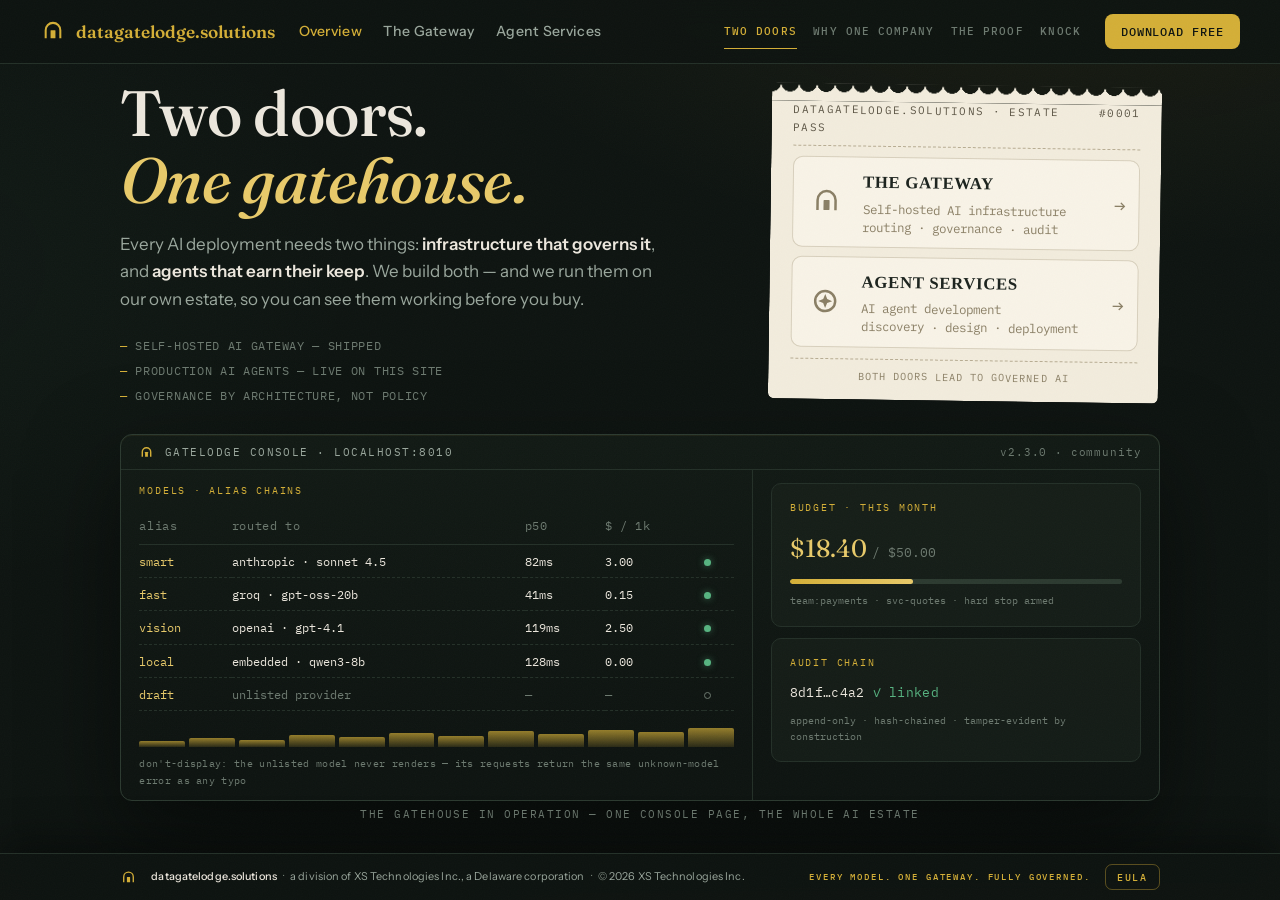
==== site/index.html @ 84bda676 "site: individual-page architecture — nav page lists, one screen per page, console on overview" ====
<!DOCTYPE html>
<html lang="en">
<head>
<meta charset="utf-8">
<meta name="viewport" content="width=device-width, initial-scale=1">
<meta name="description" content="DataGateLodge — AI infrastructure and agent development. One company, two capabilities: the gateway that governs your AI, and the team that builds agents on it.">
<meta name="theme-color" content="#0e1411">
<meta property="og:type" content="website">
<meta property="og:site_name" content="DataGateLodge">
<meta property="og:title" content="DataGateLodge — Governed AI infrastructure and agent development">
<meta property="og:description" content="The gateway that governs your AI, and the team that builds agents on it.">
<meta property="og:url" content="https://datagatelodge.com/">
<meta property="og:image" content="https://datagatelodge.com/og-image.png">
<meta name="twitter:card" content="summary_large_image">
<meta name="twitter:title" content="DataGateLodge — Governed AI infrastructure and agent development">
<meta name="twitter:description" content="The gateway that governs your AI, and the team that builds agents on it.">
<meta name="twitter:image" content="https://datagatelodge.com/og-image.png">
<title>DataGateLodge — Governed AI, from the gate up</title>
<link rel="icon" href='data:image/svg+xml,<svg xmlns="http://www.w3.org/2000/svg" viewBox="0 0 64 64"><rect width="64" height="64" rx="14" fill="%230e1411"/><path d="M14 50 V30 A18 18 0 0 1 50 30 V50" fill="none" stroke="%23d4af37" stroke-width="4"/><rect x="26" y="30" width="12" height="20" rx="1" fill="%23d4af37"/></svg>'>
<link rel="preconnect" href="https://fonts.googleapis.com">
<link rel="preconnect" href="https://fonts.gstatic.com" crossorigin>
<link href="https://fonts.googleapis.com/css2?family=Fraunces:opsz,wght@9..144,400;9..144,500;9..144,600&family=Instrument+Sans:wght@400;500;600&family=IBM+Plex+Mono:wght@400;500&display=swap" rel="stylesheet">
<link rel="stylesheet" href="styles.css?v=20261014b">
<script src="https://challenges.cloudflare.com/turnstile/v0/api.js" async defer></script>
</head>
<body>

<nav class="nav" id="top">
  <a class="brand" href="/" aria-label="datagatelodge.solutions — home">
    <svg class="brand-mark" viewBox="0 0 64 64" aria-hidden="true"><path d="M14 50 V30 A18 18 0 0 1 50 30 V50" fill="none" stroke="currentColor" stroke-width="5"/><rect x="26" y="30" width="12" height="20" rx="1" fill="currentColor"/></svg>
    <span>datagatelodge.solutions</span>
  </a>
  <div class="nav-sections">
    <a href="/" aria-current="page">Overview</a>
    <a href="/gatelodge.html">The Gateway</a>
    <a href="/services.html">Agent Services</a>
  </div>
  <div class="nav-pages" role="tablist" aria-label="Overview — pages">
    <a href="#two-doors" role="tab" id="tab-two-doors" aria-controls="two-doors" aria-selected="true">Two Doors</a>
    <a href="#why" role="tab" id="tab-why" aria-controls="why" aria-selected="false">Why One Company</a>
    <a href="#proof" role="tab" id="tab-proof" aria-controls="proof" aria-selected="false">The Proof</a>
    <a href="#contact" role="tab" id="tab-contact" aria-controls="contact" aria-selected="false">Knock</a>
  </div>
  <a class="nav-cta" href="/gatelodge.html#download">Download free</a>
</nav>

<main>

<noscript><style>.tab-panel[hidden]{display:block}</style></noscript>

<!-- ── Page 1 — Two Doors, One Gatehouse ─────────────────────────────── -->
<section class="tab-panel" id="two-doors" role="tabpanel" aria-labelledby="tab-two-doors">
  <header class="hero hero-estate">
    <div class="arch" aria-hidden="true"></div>
    <div class="hero-inner hero-inner-estate">
      <div class="hero-copy">
        <h1>Two doors.<br><em>One gatehouse.</em></h1>
        <p class="lede">Every AI deployment needs two things: <strong>infrastructure that governs it</strong>, and
          <strong>agents that earn their keep</strong>. We build both — and we run them
          on our own estate, so you can see them working before you buy.</p>
        <ul class="hero-facts mono">
          <li>Self-hosted AI gateway — shipped</li>
          <li>Production AI agents — live on this site</li>
          <li>Governance by architecture, not policy</li>
        </ul>
      </div>
      <aside class="estate-ticket" aria-label="DataGateLodge overview">
        <div class="ticket-head">
          <span class="mono">DATAGATELODGE.SOLUTIONS · ESTATE PASS</span>
          <span class="mono">#0001</span>
        </div>
        <div class="estate-rows mono">
          <a href="/gatelodge.html" class="estate-row">
            <div class="estate-icon">
              <svg viewBox="0 0 64 64" aria-hidden="true"><path d="M14 50 V30 A18 18 0 0 1 50 30 V50" fill="none" stroke="currentColor" stroke-width="5"/><rect x="26" y="30" width="12" height="20" rx="1" fill="currentColor"/></svg>
            </div>
            <div>
              <div class="estate-name">THE GATEWAY</div>
              <div class="estate-desc">Self-hosted AI infrastructure<br>routing · governance · audit</div>
            </div>
            <div class="estate-arrow">→</div>
          </a>
          <a href="/services.html" class="estate-row">
            <div class="estate-icon">
              <svg viewBox="0 0 64 64" aria-hidden="true"><circle cx="32" cy="32" r="20" fill="none" stroke="currentColor" stroke-width="5"/><path d="M32 18 L36 28 L46 32 L36 36 L32 46 L28 36 L18 32 L28 28 Z" fill="currentColor"/></svg>
            </div>
            <div>
              <div class="estate-name">AGENT SERVICES</div>
              <div class="estate-desc">AI agent development<br>discovery · design · deployment</div>
            </div>
            <div class="estate-arrow">→</div>
          </a>
        </div>
        <p class="ticket-foot mono">both doors lead to governed AI</p>
      </aside>
    </div>
  </header>

  <!-- the gateway in operation — the product, live on this page -->
  <section class="console-band compact" aria-label="The Gatelodge console">
    <div class="console reveal">
      <div class="console-bar">
        <svg class="console-mark" viewBox="0 0 64 64" aria-hidden="true"><path d="M14 50 V30 A18 18 0 0 1 50 30 V50" fill="none" stroke="currentColor" stroke-width="6"/><rect x="26" y="30" width="12" height="20" rx="1" fill="currentColor"/></svg>
        <span class="mono">gatelodge console · localhost:8010</span>
        <span class="mono console-meta">v2.3.0 · community</span>
      </div>
      <div class="console-body">
        <div class="console-main">
          <p class="console-label mono">models · alias chains</p>
          <table class="console-table mono">
            <thead><tr><th>alias</th><th>routed to</th><th>p50</th><th>$ / 1k</th><th></th></tr></thead>
            <tbody>
              <tr><td>smart</td><td>anthropic · sonnet 4.5</td><td>82ms</td><td>3.00</td><td><span class="dot ok"></span></td></tr>
              <tr><td>fast</td><td>groq · gpt-oss-20b</td><td>41ms</td><td>0.15</td><td><span class="dot ok"></span></td></tr>
              <tr><td>vision</td><td>openai · gpt-4.1</td><td>119ms</td><td>2.50</td><td><span class="dot ok"></span></td></tr>
              <tr><td>local</td><td>embedded · qwen3-8b</td><td>128ms</td><td>0.00</td><td><span class="dot ok"></span></td></tr>
              <tr><td class="muted-alias">draft</td><td class="muted-alias">unlisted provider</td><td class="muted-alias">—</td><td class="muted-alias">—</td><td><span class="dot no"></span></td></tr>
            </tbody>
          </table>
          <div class="console-spark" aria-hidden="true">
            <i style="--h:22%"></i><i style="--h:34%"></i><i style="--h:28%"></i><i style="--h:47%"></i>
            <i style="--h:38%"></i><i style="--h:56%"></i><i style="--h:44%"></i><i style="--h:63%"></i>
            <i style="--h:52%"></i><i style="--h:71%"></i><i style="--h:60%"></i><i style="--h:78%"></i>
          </div>
          <p class="console-foot mono">don't-display: the unlisted model never renders — its requests return the
            same unknown-model error as any typo</p>
        </div>
        <aside class="console-side">
          <div class="console-card">
            <p class="console-label mono">budget · this month</p>
            <p class="console-num">$18.40 <span>/ $50.00</span></p>
            <div class="console-meter"><i style="--w:37%"></i></div>
            <p class="console-tiny mono">team:payments · svc-quotes · hard stop armed</p>
          </div>
          <div class="console-card">
            <p class="console-label mono">audit chain</p>
            <p class="console-hash mono">8d1f…c4a2 <span class="ok">✓ linked</span></p>
            <p class="console-tiny mono">append-only · hash-chained · tamper-evident by construction</p>
          </div>
        </aside>
      </div>
    </div>
    <p class="console-caption mono">The gatehouse in operation — one console page, the whole AI estate</p>
  </section>
</section>

<!-- ── Page 2 — Why one company ────────────────────────────────────────── -->
<section class="section tab-panel" id="why" role="tabpanel" aria-labelledby="tab-why" hidden>
  <p class="section-label mono">◆ Why one company</p>
  <h2>Infrastructure without agents is a gate<br><em>that nobody walks through.</em></h2>
  <p class="section-lede">Agents without governance are a door
    that opens for anyone. You need both — and they need to be built
    by people who understand the whole estate.</p>

  <div class="grid2">
    <article class="pillar reveal">
      <p class="pillar-tag mono">The Gateway — Gatelodge</p>
      <h3>The product</h3>
      <p>A single self-hosted binary that sits in front of every LLM your
        teams use. One OpenAI-compatible endpoint, with keys, budgets,
        and a tamper-evident audit trail your security team already demands.
        Cloud or on-prem, behind your perimeter.</p>
      <p class="mono note" style="margin-top:.8rem"><a href="/gatelodge.html">enter the gateway →</a></p>
    </article>
    <article class="pillar reveal">
      <p class="pillar-tag mono">Agent Services</p>
      <h3>The practice</h3>
      <p>We build custom AI agents on that same infrastructure — because
        we use it ourselves. The helpdesk agent answering questions on this
        site right now is our proof: built on our product, running through
        our gateway, with live budgets and a full audit chain.</p>
      <p class="mono note" style="margin-top:.8rem"><a href="/services.html">see how we work →</a></p>
    </article>
  </div>
</section>

<!-- ── Page 3 — The proof ──────────────────────────────────────────────── -->
<section class="section section-alt tab-panel" id="proof" role="tabpanel" aria-labelledby="tab-proof" hidden>
  <p class="section-label mono">◆ The proof is on this page</p>
  <h2>Don't take our word for it.<br><em>Ask the agent.</em></h2>
  <p class="section-lede">The Gatekeeper — our production AI helpdesk agent — is live on this
    site right now. Every question you ask it routes through Gatelodge:
    model routing, budget caps, and a hash-linked audit trail. Click the
    brass button at the bottom-right and see for yourself.</p>
  <div class="partner-strip">
    <span>Model routing</span><span>via Gatelodge</span>
    <span>Budget caps</span><span>hard stops</span>
    <span>Audit trail</span><span>hash-linked</span>
    <span>Escalation</span><span>human handoff</span>
  </div>
</section>

<!-- ── Page 4 — Knock ──────────────────────────────────────────────────── -->
<section class="section tab-panel" id="contact" role="tabpanel" aria-labelledby="tab-contact" hidden>
  <p class="section-label mono">◆ Knock</p>
  <h2>The gate opens.</h2>
  <div class="contact-row">
    <a class="contact-card" href="mailto:support@datagatelodge.com">
      <p class="contact-tag mono">Email</p>
      <p class="contact-val">support@datagatelodge.com</p>
    </a>
    <div class="contact-card">
      <p class="contact-tag mono">Chat</p>
      <p class="contact-val">Click the brass button ↘</p>
    </div>
  </div>
</section>

</main>

<footer class="dock" role="contentinfo">
  <div class="dock-inner">
    <svg class="dock-mark" viewBox="0 0 64 64" aria-hidden="true"><path d="M14 50 V30 A18 18 0 0 1 50 30 V50" fill="none" stroke="currentColor" stroke-width="5"/><rect x="26" y="30" width="12" height="20" rx="1" fill="currentColor"/></svg>
    <p class="dock-legal"><strong>datagatelodge.solutions</strong><span class="sep">·</span>a division of XS Technologies Inc., a Delaware corporation<span class="sep">·</span>© 2026 XS Technologies Inc.</p>
    <p class="dock-line">Every model. One gateway. Fully governed.</p>
    <button class="dock-eula" type="button" data-eula-open>EULA</button>
  </div>
</footer>

<dialog class="eula-modal" id="eula-modal" aria-labelledby="eula-title">
  <div class="eula-frame">
    <div class="eula-head">
      <div>
        <p class="eula-kicker">XS Technologies Inc. · DataGateLodge division</p>
        <p class="eula-title" id="eula-title">Software End-User License Agreement</p>
      </div>
      <button class="eula-close" type="button" id="eula-close" aria-label="Close agreement">✕</button>
    </div>
    <div class="eula-body" id="eula-body">
      <p class="mono">Loading the agreement…</p>
    </div>
    <div class="eula-foot mono">Gatelodge · machine-code distribution ·
      <a href="/eula.html">open as a page</a></div>
  </div>
</dialog>

<script src="site.js?v=20261014b"></script>
<script src="chat.js?v=20261014b"></script>
</body>
</html>
---- site/styles.css ----
/* Gatelodge — the gatehouse aesthetic.
   Deep lodge-green ink, brass lanterns, ledger rules, stamped passes.
   Fraunces (display) · Instrument Sans (body) · IBM Plex Mono (annotations). */

:root {
  --ink: #0e1411;          /* page — green-black night at the gate */
  --ink-2: #121a15;
  --surface: #1a241d;      /* cards — lodge slate */
  --surface-2: #202c24;
  --line: #2c3a30;         /* ledger rules */
  --line-soft: #243028;
  --brass: #d4af37;        /* the lantern */
  --brass-bright: #e8ca6a;
  --brass-dim: rgba(212, 175, 55, .13);
  --paper: #ece7dd;        /* warm lamplight text */
  --muted: #9aa79d;
  --faint: #6d7a70;
  --cleared: #57b481;      /* stamp green */
  --danger: #c4705f;       /* pain markers */
  --ticket-paper: #f2ecdd;
  --ticket-ink: #1c231e;

  --font-display: "Fraunces", Georgia, serif;
  --font-body: "Instrument Sans", "Segoe UI", sans-serif;
  --font-mono: "IBM Plex Mono", Consolas, monospace;

  --w: 1120px;
  --r: 14px;
  --nav-h: 64px;
  --dock-h: 46px;        /* fixed bottom dock */
  --tabs-h: 47px;        /* sticky tab bar */
}

* { margin: 0; padding: 0; box-sizing: border-box; }

html { scroll-behavior: smooth; }

body {
  background:
    radial-gradient(1100px 500px at 85% -5%, rgba(212,175,55,.06), transparent 60%),
    radial-gradient(900px 600px at -10% 30%, rgba(87,180,129,.04), transparent 55%),
    var(--ink);
  color: var(--paper);
  font-family: var(--font-body);
  font-size: 16.5px;
  line-height: 1.62;
  padding-bottom: var(--dock-h);   /* the fixed dock owns the bottom strip */
  -webkit-font-smoothing: antialiased;
}

main { display: block; padding-bottom: 1.5rem; }

.mono { font-family: var(--font-mono); }

::selection { background: var(--brass); color: var(--ink); }

/* ── nav ──────────────────────────────────────────────────────────────── */
/* one bar, two levels: main sections left (after the brand), the current
   section's page list on the right. The page list is the tab strip —
   links swap pages in place (see site.js initTabs). */

.nav {
  position: fixed; inset: 0 0 auto 0; z-index: 50;
  display: flex; align-items: center; flex-wrap: wrap;
  column-gap: 1.5rem; row-gap: 0;
  padding: 0 clamp(1rem, 4vw, 2.5rem);
  min-height: var(--nav-h);
  background: rgba(14, 20, 17, .88);
  backdrop-filter: blur(12px);
  border-bottom: 1px solid var(--line-soft);
}

.brand {
  display: flex; align-items: center; gap: .6rem;
  color: var(--brass); text-decoration: none;
  font-family: var(--font-display); font-size: 1.08rem; font-weight: 600;
  letter-spacing: 0;
  white-space: nowrap;
  padding: .55rem 0;
}
.brand-mark { width: 26px; height: 26px; }

.nav-sections { display: flex; align-items: center; gap: 1.35rem; }
.nav-sections a {
  color: var(--muted); text-decoration: none; font-size: .88rem;
  font-weight: 500; letter-spacing: .02em;
  padding: 1.1rem 0;
  transition: color .18s ease;
}
.nav-sections a:hover { color: var(--brass-bright); }
.nav-sections a[aria-current="page"] { color: var(--brass); }

.nav-pages {
  display: flex; align-items: center; gap: 1.05rem;
  margin-left: auto; max-width: 100%;
  overflow-x: auto; scrollbar-width: none;
  -webkit-overflow-scrolling: touch;
}
.nav-pages::-webkit-scrollbar { display: none; }
.nav-pages a {
  color: var(--faint); text-decoration: none; white-space: nowrap;
  font-family: var(--font-mono); font-size: .66rem; font-weight: 500;
  letter-spacing: .1em; text-transform: uppercase;
  padding: .58rem 0 .5rem;
  border-bottom: 2px solid transparent; margin-bottom: -1px;
  transition: color .18s ease, border-color .18s ease;
}
.nav-pages a:hover { color: var(--paper); }
.nav-pages a[aria-selected="true"] { color: var(--brass); border-bottom-color: var(--brass); }
.nav-pages a:focus-visible { outline: 2px solid var(--brass); outline-offset: 2px; }

.nav-cta {
  font-family: var(--font-mono); font-size: .74rem; letter-spacing: .08em;
  text-transform: uppercase; text-decoration: none; color: var(--ink);
  background: var(--brass); padding: .5rem 1rem; border-radius: 8px;
  font-weight: 500; transition: background .18s ease, transform .18s ease;
}
.nav-cta:hover { background: var(--brass-bright); transform: translateY(-1px); }

@media (max-width: 960px) {
  .nav { column-gap: 1rem; }
  .nav-sections { gap: .95rem; }
  .nav-sections a { font-size: .8rem; padding: .95rem 0; }
  .nav-cta { display: none; }
}
@media (max-width: 620px) {
  .brand span { display: none; }
  .nav-sections { gap: .8rem; }
  .nav-sections a { font-size: .76rem; letter-spacing: 0; }
  .nav-pages { gap: .85rem; }
}

/* ── hero ─────────────────────────────────────────────────────────────── */

.hero { position: relative; overflow: hidden; padding: 6.75rem 0 2.5rem; }

.arch {
  position: absolute; inset: 0; pointer-events: none;
  background:
    /* the gatehouse arch, drawn in rules */
    radial-gradient(circle 58% at 72% 34%, transparent 97%, var(--line-soft) 97.6%, transparent 98.6%),
    /* lantern glow at the arch crown */
    radial-gradient(360px 260px at 72% 8%, rgba(212,175,55,.10), transparent 70%);
  opacity: .8;
}

.hero-inner {
  position: relative; max-width: var(--w); margin: 0 auto;
  padding: 0 clamp(1.2rem, 4vw, 2.5rem);
  display: grid; grid-template-columns: 1.15fr .85fr;
  gap: clamp(2rem, 5vw, 4.5rem); align-items: center;
}

@media (max-width: 960px) { .hero-inner { grid-template-columns: 1fr; } }

.kicker {
  font-family: var(--font-mono); font-size: .74rem; letter-spacing: .16em;
  text-transform: uppercase; color: var(--brass); margin-bottom: 1rem;
}

.hero h1 {
  font-family: var(--font-display); font-weight: 500;
  font-size: clamp(2.4rem, 5vw, 4rem);
  line-height: 1.04; letter-spacing: -.01em; margin-bottom: 1.1rem;
}
.hero h1 em { font-style: italic; color: var(--brass-bright); }

.lede { font-size: 1.06rem; color: var(--muted); max-width: 34rem; margin-bottom: 1.5rem; }
.lede strong { color: var(--paper); font-weight: 600; }

.hero-actions { display: flex; gap: 1rem; flex-wrap: wrap; margin-bottom: 1.6rem; }

.btn {
  display: inline-block; text-decoration: none; border-radius: 10px;
  padding: .78rem 1.5rem; font-weight: 600; font-size: .95rem;
  transition: transform .18s ease, background .18s ease, border-color .18s ease;
}
.btn-brass { background: var(--brass); color: var(--ink); }
.btn-brass:hover { background: var(--brass-bright); transform: translateY(-2px); }
.btn-ghost { border: 1px solid var(--line); color: var(--paper); }
.btn-ghost:hover { border-color: var(--brass); color: var(--brass-bright); transform: translateY(-2px); }
.wide { width: 100%; text-align: center; }

.hero-facts {
  display: flex; flex-wrap: wrap; gap: .4rem 1.6rem; list-style: none;
  font-size: .72rem; letter-spacing: .06em; color: var(--faint);
  text-transform: uppercase;
}
.hero-facts li::before { content: "— "; color: var(--brass); }

/* ── the ticket (hero aside) ──────────────────────────────────────────── */

.ticket {
  position: relative;
  background: var(--ticket-paper); color: var(--ticket-ink);
  border-radius: 6px; padding: 1.3rem 1.45rem 1.05rem;
  box-shadow: 0 24px 60px rgba(0,0,0,.5), 0 2px 8px rgba(0,0,0,.35);
  transform: rotate(1.4deg);
  /* perforated top edge */
  -webkit-mask:
    radial-gradient(9px at 9px 0, transparent 97%, #000) 9px 0 / 18px 18px repeat-x,
    linear-gradient(#000 0 0) 0 18px / 100% calc(100% - 18px) no-repeat;
  mask:
    radial-gradient(9px at 9px 0, transparent 97%, #000) 9px 0 / 18px 18px repeat-x,
    linear-gradient(#000 0 0) 0 18px / 100% calc(100% - 18px) no-repeat;
}

.ticket-head {
  display: flex; justify-content: space-between; gap: 1rem;
  font-size: .68rem; letter-spacing: .12em; text-transform: uppercase;
  color: #5a5343; border-bottom: 1px dashed #b8ad93;
  padding-bottom: .7rem; margin-bottom: .9rem;
}

.ticket-rows { display: grid; gap: .52rem; }
.ticket-rows > div {
  display: grid; grid-template-columns: 5.6rem 1fr; gap: .8rem;
  font-size: .8rem; line-height: 1.45;
}
.ticket-rows dt { color: #8a7f65; }
.ticket-rows dd { color: var(--ticket-ink); font-weight: 500; }

.ticket-stamp {
  position: absolute; right: 1.1rem; bottom: 2.6rem;
  font-family: var(--font-mono); font-weight: 500; font-size: 1.02rem;
  letter-spacing: .34em; text-transform: uppercase;
  color: #2e7d52; border: 2.5px solid #2e7d52; border-radius: 6px;
  padding: .28rem .7rem .28rem 1rem; transform: rotate(-7deg);
  opacity: .82;
  box-shadow: inset 0 0 0 1.5px rgba(46,125,82,.35);
  mask-image: url("data:image/svg+xml,%3Csvg xmlns='http://www.w3.org/2000/svg' width='120' height='120'%3E%3Cfilter id='n'%3E%3CfeTurbulence baseFrequency='.9' numOctaves='2'/%3E%3CfeColorMatrix values='0 0 0 0 0 0 0 0 0 0 0 0 0 0 0 0 0 0 .9 0'/%3E%3C/filter%3E%3Crect width='120' height='120' filter='url(%23n)'/%3E%3C/svg%3E");
  mask-size: 120px;
}

.ticket-foot {
  margin-top: 1rem; font-size: .64rem; letter-spacing: .1em;
  text-transform: uppercase; color: #8a7f65;
  border-top: 1px dashed #b8ad93; padding-top: .7rem;
}

/* ── sections ─────────────────────────────────────────────────────────── */

.section {
  max-width: var(--w); margin: 0 auto;
  padding: clamp(2rem, 4vw, 2.75rem) clamp(1.2rem, 4vw, 2.5rem) 0;
}
.section-alt {
  max-width: none;
  background: linear-gradient(180deg, transparent, rgba(24, 33, 27, .55) 12%, rgba(24, 33, 27, .55) 88%, transparent);
}
/* every child — label included — sits in the centered column, so the
   page title always reads above the page content, aligned with it */
.section-alt > * { max-width: var(--w); margin-left: auto; margin-right: auto;
  padding-left: clamp(1.2rem, 4vw, 2.5rem); padding-right: clamp(1.2rem, 4vw, 2.5rem); }

.section-label {
  font-size: .72rem; letter-spacing: .2em; text-transform: uppercase;
  color: var(--brass); margin-bottom: .7rem;
}
.section-label::before { content: "◆ "; font-size: .6rem; }

.section h2 {
  font-family: var(--font-display); font-weight: 500;
  font-size: clamp(1.8rem, 3.4vw, 2.6rem); line-height: 1.1;
  margin-bottom: .8rem; letter-spacing: -.005em;
}
.section h2 em { font-style: italic; color: var(--brass-bright); }

.section-lede { color: var(--muted); font-size: 1rem; max-width: 42rem; margin-bottom: 1.3rem; }

/* ── ledger (the problem) ─────────────────────────────────────────────── */

.ledger { border-top: 2px solid var(--line); }

.ledger-row {
  display: grid; grid-template-columns: 3.4rem 1.05fr 1fr; gap: 1.2rem;
  padding: 1rem .4rem;
  border-bottom: 1px solid var(--line);
  transition: background .2s ease;
}
.ledger-row:hover { background: rgba(212,175,55,.04); }

.ledger-no { color: var(--danger); font-size: .82rem; padding-top: .3rem; }
.ledger-pain h3 { font-size: 1rem; font-weight: 600; margin-bottom: .3rem; }
.ledger-pain p { color: var(--muted); font-size: .88rem; }
.ledger-fix p { color: var(--faint); font-size: .76rem; line-height: 1.65; padding-top: .3rem; }
.ledger-fix .mono { color: var(--cleared); }

@media (max-width: 860px) {
  .ledger-row { grid-template-columns: 2.4rem 1fr; }
  .ledger-fix { grid-column: 2; }
}

/* ── pillars (capabilities) ───────────────────────────────────────────── */

.pillars {
  display: grid; grid-template-columns: repeat(3, 1fr); gap: 1rem;
  padding-bottom: .4rem;
}
@media (max-width: 980px) { .pillars { grid-template-columns: repeat(2, 1fr); } }
@media (max-width: 640px) { .pillars { grid-template-columns: 1fr; } }

.pillar {
  background: var(--surface); border: 1px solid var(--line-soft);
  border-radius: var(--r); padding: 1.15rem 1.25rem 1.25rem;
  transition: transform .22s ease, border-color .22s ease, box-shadow .22s ease;
}
.pillar:hover {
  transform: translateY(-4px); border-color: var(--brass);
  box-shadow: 0 18px 44px rgba(0,0,0,.35);
}
.pillar-tag {
  font-size: .68rem; letter-spacing: .18em; text-transform: uppercase;
  color: var(--brass); margin-bottom: .7rem;
}
.pillar h3 { font-family: var(--font-display); font-weight: 500; font-size: 1.22rem; margin-bottom: .5rem; }
.pillar p { color: var(--muted); font-size: .85rem; }

.pillar-quiet { background: transparent; border-style: dashed; }
.pillar-quiet:hover { transform: none; border-color: var(--line); box-shadow: none; }

/* ── ROI ──────────────────────────────────────────────────────────────── */

.roi-grid {
  display: grid; grid-template-columns: 1fr 1fr; gap: 1.4rem;
  align-items: stretch; padding-bottom: 1rem;
}
@media (max-width: 900px) { .roi-grid { grid-template-columns: 1fr; } }

.calc, .calc-result {
  background: var(--surface); border: 1px solid var(--line-soft);
  border-radius: var(--r); padding: 1.8rem 1.7rem;
}

.calc-title { font-size: .72rem; letter-spacing: .18em; text-transform: uppercase; color: var(--brass); margin-bottom: 1.6rem; }

.calc-field { margin-bottom: 1.5rem; }
.calc-field label {
  display: flex; justify-content: space-between; align-items: baseline;
  font-size: .88rem; color: var(--paper); font-weight: 500; margin-bottom: .55rem;
}
.calc-field output { font-family: var(--font-mono); color: var(--brass-bright); font-size: .84rem; }

input[type="range"] {
  -webkit-appearance: none; appearance: none;
  width: 100%; height: 3px; border-radius: 2px;
  background: linear-gradient(90deg, var(--brass) var(--fill, 40%), var(--line) var(--fill, 40%));
  outline: none; cursor: pointer;
}
input[type="range"]::-webkit-slider-thumb {
  -webkit-appearance: none; appearance: none;
  width: 17px; height: 17px; border-radius: 50%;
  background: var(--brass); border: 3px solid var(--ink);
  box-shadow: 0 0 0 1.5px var(--brass);
  transition: transform .15s ease;
}
input[type="range"]::-webkit-slider-thumb:hover { transform: scale(1.15); }
input[type="range"]::-moz-range-thumb {
  width: 13px; height: 13px; border-radius: 50%;
  background: var(--brass); border: 3px solid var(--ink);
  box-shadow: 0 0 0 1.5px var(--brass); cursor: pointer;
}

.calc-result { position: relative; display: flex; flex-direction: column; }

.calc-table { width: 100%; border-collapse: collapse; font-size: .88rem; }
.calc-table th {
  text-align: left; font-weight: 400; color: var(--faint);
  text-transform: lowercase; letter-spacing: .03em;
  padding: .55rem 0; border-bottom: 1px dashed var(--line-soft);
}
.calc-table td {
  text-align: right; color: var(--paper); font-variant-numeric: tabular-nums;
  padding: .55rem 0; border-bottom: 1px dashed var(--line-soft);
}
.calc-net th, .calc-net td { color: var(--brass-bright); font-weight: 500; border-bottom: none; }
.calc-net td { font-size: 1.3rem; }

.calc-note { margin-top: auto; padding-top: 1.4rem; font-size: .68rem; color: var(--faint); line-height: 1.7; }

.calc-stamp {
  position: absolute; top: 1.1rem; right: 1.2rem;
  font-size: .6rem; letter-spacing: .26em; text-transform: uppercase;
  color: var(--brass); border: 1.5px solid var(--brass); border-radius: 5px;
  padding: .2rem .45rem .2rem .7rem; transform: rotate(6deg); opacity: .55;
}

/* ── editions (pricing) ───────────────────────────────────────────────── */

.editions { display: grid; grid-template-columns: 1fr 1fr; gap: 1.4rem; padding-bottom: 1rem; }
@media (max-width: 880px) { .editions { grid-template-columns: 1fr; } }

.edition {
  background: var(--surface); border: 1px solid var(--line-soft);
  border-radius: var(--r); padding: 1.5rem 1.6rem 1.6rem;
  display: flex; flex-direction: column;
}
.edition-primary {
  border-color: var(--brass);
  background:
    radial-gradient(420px 220px at 90% -10%, rgba(212,175,55,.09), transparent 65%),
    var(--surface);
}

.edition-tag { font-size: .68rem; letter-spacing: .18em; text-transform: uppercase; color: var(--brass); margin-bottom: .7rem; }
.edition h3 { font-family: var(--font-display); font-weight: 500; font-size: 1.35rem; margin-bottom: .6rem; }

.edition-price { font-family: var(--font-display); font-size: 1.7rem; color: var(--brass-bright); margin-bottom: 1rem; }
.edition-price span { display: block; font-family: var(--font-mono); font-size: .68rem; color: var(--faint); margin-top: .45rem; line-height: 1.6; }

.edition-list { list-style: none; display: grid; gap: .5rem; margin-bottom: 1.3rem; }
.edition-list li {
  font-size: .93rem; color: var(--muted); padding-left: 1.5rem; position: relative;
}
.edition-list li::before { content: "✓"; position: absolute; left: 0; color: var(--cleared); }

.edition .btn { margin-top: auto; }

.edition-fine { padding: 1rem .2rem 0; font-size: .72rem; color: var(--faint); letter-spacing: .04em; }

/* ── partners ─────────────────────────────────────────────────────────── */

.partner-strip {
  display: flex; flex-wrap: wrap; align-items: center; gap: .7rem 1.1rem;
  justify-content: center; text-align: center;
  font-size: .78rem; letter-spacing: .06em; color: var(--paper);
  border: 1px dashed var(--line); border-radius: var(--r);
  padding: 1rem 1.4rem; margin-bottom: 1.8rem;
  background: rgba(26, 36, 29, .5);
}
.partner-strip span:nth-child(odd) { color: var(--brass-bright); }

.partner-why { display: grid; grid-template-columns: 1fr 1fr; gap: 1.4rem; padding-bottom: 1rem; }
@media (max-width: 820px) { .partner-why { grid-template-columns: 1fr; } }

.partner-why h3 { font-family: var(--font-display); font-weight: 500; font-size: 1.35rem; margin-bottom: .6rem; }
.partner-why p { color: var(--muted); font-size: .95rem; }

/* ── download section ─────────────────────────────────────────────────── */

.download-grid {
  display: grid; grid-template-columns: 1fr 1fr; gap: 2.5rem;
  align-items: start; padding-bottom: 1rem;
}
@media (max-width: 880px) { .download-grid { grid-template-columns: 1fr; } }

.download-facts .hero-facts { margin-bottom: 1.4rem; }
.download-eula a { color: var(--brass-bright); }

.download-card {
  background: var(--surface); border: 1px solid var(--line-soft);
  border-radius: var(--r); padding: 1.55rem 1.6rem;
  position: relative;
}

.download-card label {
  display: block; font-size: .68rem; letter-spacing: .16em;
  text-transform: uppercase; color: var(--brass); margin: 0 0 .4rem;
}
.download-card label + input { margin-bottom: 1.1rem; }
.download-card input {
  width: 100%; background: var(--ink-2); color: var(--paper);
  border: 1px solid var(--line); border-radius: 8px;
  padding: .65rem .9rem; font-family: var(--font-mono);
  font-size: .88rem; outline: none;
}
.download-card input:focus {
  border-color: var(--brass); box-shadow: 0 0 0 2px var(--brass-dim);
}
.cf-turnstile { margin: .4rem 0 1.1rem; min-height: 65px; }

.download-ready {
  font-family: var(--font-display); font-size: 1.45rem;
  color: var(--brass-bright); margin-bottom: .5rem;
}

.ticket-stamp2 {
  display: inline-block; font-family: var(--font-mono);
  font-size: .9rem; letter-spacing: .3em; text-transform: uppercase;
  color: var(--cleared); border: 2.5px solid var(--cleared);
  border-radius: 6px; padding: .25rem .6rem .25rem .9rem;
  transform: rotate(-4deg); margin-bottom: 1.2rem; opacity: .85;
}

.edition-actions { display: flex; flex-direction: column; gap: .6rem; }
.edition-actions .btn { margin-top: 0; }
#buy-note { font-size: .66rem; }

/* ── contact ──────────────────────────────────────────────────────────── */

.contact-row { display: grid; grid-template-columns: repeat(2, 1fr); gap: 1.2rem; padding-bottom: 1rem; max-width: 46rem; }
@media (max-width: 880px) { .contact-row { grid-template-columns: 1fr; } }

.contact-card {
  background: var(--surface); border: 1px solid var(--line-soft); border-radius: var(--r);
  padding: 1.6rem 1.5rem; text-decoration: none;
  transition: border-color .2s ease, transform .2s ease;
}
.contact-card:hover { border-color: var(--brass); transform: translateY(-3px); }
.contact-tag { font-size: .66rem; letter-spacing: .18em; text-transform: uppercase; color: var(--brass); margin-bottom: .6rem; }
.contact-val { color: var(--paper); font-weight: 500; font-size: .98rem; }

/* ── the dock (fixed one-line footer) ─────────────────────────────────── */

.dock {
  position: fixed; inset: auto 0 0 0; z-index: 70;
  background: rgba(14, 20, 17, .93);
  backdrop-filter: blur(12px);
  border-top: 1px solid var(--line-soft);
  box-shadow: 0 -14px 38px rgba(0, 0, 0, .38);
}
.dock-inner {
  max-width: var(--w); height: var(--dock-h); margin: 0 auto;
  padding: 0 clamp(1.2rem, 4vw, 2.5rem);
  display: flex; align-items: center; gap: .9rem;
}
.dock-mark { width: 17px; height: 17px; color: var(--brass); flex: none; }
.dock-legal {
  min-width: 0; overflow: hidden; text-overflow: ellipsis; white-space: nowrap;
  font-size: .68rem; color: var(--muted); letter-spacing: .01em;
}
.dock-legal strong { color: var(--paper); font-weight: 500; }
.dock-legal .sep { color: var(--faint); padding: 0 .38rem; }
.dock-line {
  margin-left: auto; flex: none; white-space: nowrap;
  font-family: var(--font-mono); font-size: .58rem; font-weight: 500;
  letter-spacing: .2em; text-transform: uppercase; color: var(--brass);
}
.dock-eula {
  flex: none; cursor: pointer;
  font-family: var(--font-mono); font-size: .6rem; font-weight: 500;
  letter-spacing: .16em; text-transform: uppercase;
  color: var(--brass); background: transparent;
  border: 1px solid rgba(212, 175, 55, .38); border-radius: 7px;
  padding: .34rem .72rem;
  transition: background .18s ease, color .18s ease, border-color .18s ease;
}
.dock-eula:hover { background: var(--brass); color: var(--ink); border-color: var(--brass); }
.dock-eula:focus-visible { outline: 2px solid var(--brass); outline-offset: 2px; }

@media (max-width: 980px) { .dock-line { display: none; } }
@media (max-width: 640px) { .dock-legal { font-size: .6rem; } .dock-mark { display: none; } }

/* ── pages (panels swapped by the nav page list) ──────────────────────── */

.tab-panel[hidden] { display: none; }
.tab-panel {
  min-height: calc(100vh - var(--nav-h) - var(--dock-h));
  animation: tabIn .45s cubic-bezier(.2, .7, .2, 1) both;
}
@keyframes tabIn {
  from { opacity: 0; transform: translateY(16px); }
  to { opacity: 1; transform: none; }
}
@media (prefers-reduced-motion: reduce) { .tab-panel { animation: none; } }

/* ── method step panels (services) ────────────────────────────────────── */

.method-grid {
  display: grid; grid-template-columns: 1.4fr .6fr;
  gap: clamp(1.6rem, 4vw, 3rem); align-items: start;
}
@media (max-width: 860px) { .method-grid { grid-template-columns: 1fr; } }
.method-verdict {
  border: 1px solid var(--line); border-left: 3px solid var(--brass);
  border-radius: 12px; background: var(--surface);
  padding: 1.25rem 1.35rem;
}
.method-verdict p { color: var(--cleared); font-size: .8rem; line-height: 1.75; }
.method-intro { color: var(--paper); font-size: 1.04rem; line-height: 1.65;
  margin-bottom: .4rem; max-width: 40rem; }
.method-verdict .verdict-tag {
  display: block; font-size: .58rem; letter-spacing: .2em; text-transform: uppercase;
  color: var(--brass); margin-bottom: .7rem;
}

.step-nav {
  display: flex; align-items: center; gap: 1.4rem;
  margin-top: 2.2rem; padding-top: 1.1rem; border-top: 1px solid var(--line);
}
.step-nav .step-mid { flex: 1; text-align: center; color: var(--faint); }
.step-nav a {
  color: var(--muted); text-decoration: none; white-space: nowrap;
  transition: color .18s ease;
}
.step-nav a:hover { color: var(--brass-bright); }

/* ── EULA modal (pop-up scrollable window) ────────────────────────────── */

.eula-modal {
  border: none; border-radius: 14px; padding: 0;
  width: min(780px, calc(100vw - 30px));
  height: min(80vh, 760px);
  background: linear-gradient(180deg, var(--ink-2), var(--ink) 92%);
  color: var(--paper);
  box-shadow: 0 46px 130px rgba(0, 0, 0, .65), inset 0 1px 0 rgba(212, 175, 55, .08);
}
.eula-modal[open] { animation: modalIn .32s cubic-bezier(.2, .7, .2, 1); }
@keyframes modalIn { from { opacity: 0; transform: translateY(22px) scale(.985); } }
.eula-modal::backdrop {
  background: rgba(5, 9, 7, .74); backdrop-filter: blur(5px);
}
.eula-frame { display: flex; flex-direction: column; height: 100%; }
.eula-head {
  display: flex; align-items: center; justify-content: space-between; gap: 1rem;
  padding: 1.05rem 1.4rem; border-bottom: 1px solid var(--line-soft);
  background: rgba(26, 36, 29, .55); border-radius: 14px 14px 0 0;
}
.eula-kicker {
  font-family: var(--font-mono); font-size: .56rem; letter-spacing: .2em;
  text-transform: uppercase; color: var(--brass); margin-bottom: .25rem;
}
.eula-title { font-family: var(--font-display); font-weight: 600; font-size: 1.22rem; }
.eula-close {
  flex: none; cursor: pointer; width: 34px; height: 34px; border-radius: 8px;
  background: none; border: 1px solid var(--line); color: var(--muted);
  font-size: .85rem; line-height: 1;
  transition: color .18s ease, border-color .18s ease;
}
.eula-close:hover { color: var(--brass-bright); border-color: var(--brass); }
.eula-close:focus-visible { outline: 2px solid var(--brass); outline-offset: 2px; }
.eula-body { flex: 1; overflow-y: auto; padding: 1.6rem 1.7rem 2.4rem; }
.eula-foot {
  display: flex; align-items: center; gap: 1rem;
  padding: .7rem 1.4rem; border-top: 1px solid var(--line-soft);
  font-size: .62rem; color: var(--faint); letter-spacing: .06em;
}
.eula-foot a { color: var(--muted); }
.eula-foot a:hover { color: var(--brass-bright); }

/* legal document — shared by /eula.html and the dock modal */
.legal-doc { max-width: 820px; margin: 0 auto; padding: 7rem 1.5rem 5rem; }
.legal-doc .draft-banner {
  border: 1.5px solid var(--warning, #d97706); border-radius: 10px;
  padding: 1rem 1.3rem; margin-bottom: 2.5rem;
  font-family: var(--font-mono); font-size: .78rem; line-height: 1.7;
  color: var(--warning, #d97706);
}
.legal-doc h1 { font-family: var(--font-display); font-weight: 500;
  font-size: clamp(1.9rem, 4vw, 2.7rem); line-height: 1.1; margin-bottom: 1.5rem; }
.legal-doc h2 {
  font-family: var(--font-display); font-weight: 500; font-size: 1.35rem;
  color: var(--brass-bright); margin: 2.6rem 0 .8rem;
}
.legal-doc h2:first-of-type { margin-top: 2rem; }
.legal-doc p, .legal-doc li {
  color: var(--muted); font-size: .95rem; line-height: 1.75;
  margin-bottom: .7rem;
}
.legal-doc strong { color: var(--paper); }
.legal-doc .back-link {
  display: inline-block; margin-top: 3rem;
  font-family: var(--font-mono); font-size: .75rem; letter-spacing: .1em;
  text-transform: uppercase; color: var(--brass); text-decoration: none;
}
.legal-doc .back-link:hover { color: var(--brass-bright); }
.legal-doc ol { padding-left: 1.4rem; }
.legal-doc ol li { margin-bottom: .5rem; }

/* inside the modal: no page chrome, no duplicate title, no back link */
.eula-body .legal-doc { max-width: none; margin: 0; padding: 0; }
.eula-body .legal-doc h1 { display: none; }
.eula-body .legal-doc .back-link { display: none; }

/* ── motion ───────────────────────────────────────────────────────────── */

.reveal { opacity: 0; transform: translateY(20px); transition: opacity .7s ease, transform .7s cubic-bezier(.2,.7,.2,1); }
.reveal.in { opacity: 1; transform: none; }
.ledger-row.reveal.in { transition-delay: calc(var(--i, 0) * 60ms); }
.pillar.reveal.in:nth-child(2), .calc-result.reveal, .edition.reveal:nth-child(2) { transition-delay: 90ms; }

@keyframes rise {
  from { opacity: 0; transform: translateY(26px); }
  to { opacity: 1; transform: none; }
}
.hero-copy > * { animation: rise .8s cubic-bezier(.2,.7,.2,1) both; }
.hero-copy > *:nth-child(2) { animation-delay: .08s; }
.hero-copy > *:nth-child(3) { animation-delay: .16s; }
.hero-copy > *:nth-child(4) { animation-delay: .24s; }
.hero-copy > *:nth-child(5) { animation-delay: .32s; }
.ticket { animation: rise .9s .3s cubic-bezier(.2,.7,.2,1) both; }

@media (prefers-reduced-motion: reduce) {
  *, *::before, *::after { animation: none !important; transition: none !important; }
  .reveal { opacity: 1; transform: none; }
  html { scroll-behavior: auto; }
}

/* ── console band (product visual) ─────────────────────────────────────── */

.console-band {
  max-width: var(--w); margin: 0 auto;
  padding: clamp(1.5rem, 4vw, 3.5rem) clamp(1.2rem, 4vw, 2.5rem) 0;
}

.console {
  background: linear-gradient(180deg, var(--ink-2), var(--ink) 85%);
  border: 1px solid var(--line);
  border-radius: 12px;
  box-shadow: 0 34px 90px rgba(0,0,0,.5), inset 0 1px 0 rgba(212,175,55,.07);
  overflow: hidden;
}

.console-bar {
  display: flex; align-items: center; gap: .7rem;
  padding: .8rem 1.25rem; border-bottom: 1px solid var(--line-soft);
  font-size: .66rem; letter-spacing: .14em; text-transform: uppercase;
  color: var(--muted);
}
.console-mark { width: 15px; height: 15px; color: var(--brass); flex: none; }
.console-meta { margin-left: auto; color: var(--faint); letter-spacing: .08em; text-transform: none; }

.console-body { display: grid; grid-template-columns: 1.55fr 1fr; }
@media (max-width: 820px) { .console-body { grid-template-columns: 1fr; } }

.console-main { padding: 1.3rem 1.4rem 1.15rem; min-width: 0; overflow-x: auto; -webkit-overflow-scrolling: touch; }
.console-side {
  border-left: 1px solid var(--line-soft);
  display: flex; flex-direction: column; gap: 1rem;
  padding: 1.3rem 1.4rem;
}
@media (max-width: 820px) {
  .console-side { border-left: none; border-top: 1px solid var(--line-soft); }
}

.console-label {
  font-size: .62rem; letter-spacing: .18em; text-transform: uppercase;
  color: var(--brass); margin-bottom: .7rem;
}

.console-table { width: 100%; border-collapse: collapse; font-size: .78rem; }
.console-table th {
  text-align: left; font-weight: 400; color: var(--faint);
  padding: .25rem .6rem .55rem 0; border-bottom: 1px solid var(--line-soft);
  letter-spacing: .05em;
}
.console-table td {
  color: var(--paper); padding: .6rem .6rem .6rem 0;
  border-bottom: 1px dashed var(--line-soft);
  font-variant-numeric: tabular-nums; white-space: nowrap;
}
.console-table td:first-child { color: var(--brass-bright); }
.console-table .muted-alias { color: var(--faint); }
.console-table .dot {
  display: inline-block; width: 7px; height: 7px; border-radius: 50%;
}
.console-table .dot.ok {
  background: var(--cleared); box-shadow: 0 0 7px rgba(87,180,129,.55);
}
.console-table .dot.no { background: transparent; border: 1px solid var(--faint); }

.console-spark {
  display: flex; align-items: flex-end; gap: 4px; height: 46px;
  margin: 1.2rem 0 .75rem;
}
.console-spark i {
  flex: 1; height: var(--h, 30%);
  background: linear-gradient(180deg, rgba(212,175,55,.68), rgba(212,175,55,.14));
  border-radius: 2px 2px 0 0;
}

.console-foot { font-size: .64rem; color: var(--faint); line-height: 1.7; letter-spacing: .03em; }

.console-card {
  background: rgba(26, 36, 29, .55);
  border: 1px solid var(--line-soft); border-radius: 10px;
  padding: 1rem 1.1rem;
}
.console-num {
  font-family: var(--font-display); font-size: 1.55rem;
  color: var(--brass-bright); font-variant-numeric: tabular-nums;
}
.console-num span { font-size: .8rem; color: var(--faint); font-family: var(--font-mono); }
.console-meter {
  height: 5px; background: var(--line); border-radius: 3px;
  margin: .7rem 0 .6rem; overflow: hidden;
}
.console-meter i {
  display: block; height: 100%; width: var(--w, 40%);
  background: linear-gradient(90deg, var(--brass), var(--brass-bright));
  border-radius: 3px;
}
.console-hash { font-size: .84rem; color: var(--paper); letter-spacing: .02em; }
.console-hash .ok { color: var(--cleared); }
.console-tiny { font-size: .6rem; color: var(--faint); margin-top: .55rem; line-height: 1.7; }

.console-caption {
  text-align: center; margin-top: 1.15rem;
  font-size: .66rem; color: var(--faint);
  letter-spacing: .14em; text-transform: uppercase;
}

/* compact console — overview landing, where it sits under the estate
   pass and the whole page must fit one screen */
.console-band.compact { padding-top: clamp(.25rem, 1.5vw, .75rem); }
.console-band.compact .console-bar { padding: .55rem 1.1rem; }
.console-band.compact .console-main { padding: .8rem 1.15rem .65rem; }
.console-band.compact .console-side { padding: .8rem 1.15rem; gap: .7rem; }
.console-band.compact .console-table td { padding: .38rem .6rem .38rem 0; }
.console-band.compact .console-spark { height: 24px; margin: .7rem 0 .5rem; }
.console-band.compact .console-caption { margin-top: .3rem; }

/* ── finish: grain, focus rings, ambient depth ─────────────────────────── */

/* film grain — the gatehouse in lamplight, not a flat screen */
body::after {
  content: ""; position: fixed; inset: 0; z-index: 3000; pointer-events: none;
  opacity: .026;
  background-image: url("data:image/svg+xml,%3Csvg xmlns='http://www.w3.org/2000/svg' width='160' height='160'%3E%3Cfilter id='n'%3E%3CfeTurbulence type='fractalNoise' baseFrequency='.85' numOctaves='2' stitchTiles='stitch'/%3E%3C/filter%3E%3Crect width='160' height='160' filter='url(%23n)'/%3E%3C/svg%3E");
  background-size: 160px;
}

/* keyboard focus — brass rings, always visible when tabbing */
a:focus-visible, button:focus-visible, input:focus-visible, .btn:focus-visible {
  outline: 2px solid var(--brass); outline-offset: 2px; border-radius: 4px;
}

/* ambient depth so cards never sit flat at rest */
.pillar, .calc, .calc-result, .edition, .download-card, .contact-card {
  box-shadow: 0 10px 30px rgba(0,0,0,.22);
}
.pillar:hover, .contact-card:hover { box-shadow: 0 18px 44px rgba(0,0,0,.4); }

/* ── overview page (estate) ─────────────────────────────────────────────── */

.hero-estate { padding: 5rem 0 1rem; }
.hero-inner-estate { display: grid; grid-template-columns: 1.2fr .8fr;
  gap: clamp(2rem, 5vw, 4.5rem); align-items: center;
  max-width: var(--w); margin: 0 auto;
  padding: 0 clamp(1.2rem, 4vw, 2.5rem); }
@media (max-width: 960px) { .hero-inner-estate { grid-template-columns: 1fr; } }

.estate-ticket {
  background: var(--ticket-paper); color: var(--ticket-ink);
  border-radius: 6px; padding: 1.15rem 1.35rem .95rem;
  box-shadow: 0 24px 60px rgba(0,0,0,.5), 0 2px 8px rgba(0,0,0,.35);
  transform: rotate(.8deg);
  -webkit-mask:
    radial-gradient(9px at 9px 0, transparent 97%, #000) 9px 0 / 18px 18px repeat-x,
    linear-gradient(#000 0 0) 0 18px / 100% calc(100% - 18px) no-repeat;
  mask:
    radial-gradient(9px at 9px 0, transparent 97%, #000) 9px 0 / 18px 18px repeat-x,
    linear-gradient(#000 0 0) 0 18px / 100% calc(100% - 18px) no-repeat;
}
.estate-ticket .ticket-head { display: flex; justify-content: space-between;
  font-size: .68rem; letter-spacing: .12em; text-transform: uppercase;
  color: #5a5343; border-bottom: 1px dashed #b8ad93;
  padding-bottom: .5rem; margin-bottom: .65rem; }
.estate-rows { display: grid; gap: .55rem; }
.estate-row { display: flex; align-items: center; gap: 1rem;
  text-decoration: none; color: var(--ticket-ink);
  padding: .7rem .85rem; border: 1px solid #d8d0bd; border-radius: 10px;
  background: rgba(255,253,244,.4); transition: border-color .18s ease,
  background .18s ease; }
.estate-row:hover { border-color: #8a7f65; background: rgba(255,253,244,.7); }
.estate-icon { width: 40px; height: 40px; color: #8a7f65; flex: none;
  display: flex; align-items: center; justify-content: center; }
.estate-icon svg { width: 32px; height: 32px; }
.estate-name { font-family: Georgia, 'Times New Roman', serif;
  font-weight: 600; font-size: 1.05rem; letter-spacing: .04em; }
.estate-desc { font-size: .78rem; color: #8a7f65; line-height: 1.45;
  margin-top: .2rem; }
.estate-arrow { margin-left: auto; font-size: 1.2rem; color: #8a7f65;
  transition: transform .18s ease; }
.estate-row:hover .estate-arrow { transform: translateX(4px); }
.estate-ticket .ticket-foot { margin-top: .7rem; font-size: .64rem;
  letter-spacing: .1em; text-transform: uppercase; color: #8a7f65;
  border-top: 1px dashed #b8ad93; padding-top: .55rem; text-align: center; }

/* ── services page (method list) ────────────────────────────────────────── */

.method-list { list-style: none; display: grid; gap: .4rem;
  margin: .6rem 0 .8rem; padding: 0; }
.method-list li { padding-left: 1.2rem; position: relative;
  font-size: .88rem; color: var(--muted); line-height: 1.5; }
.method-list li::before { content: "▸"; position: absolute; left: 0;
  color: var(--brass); font-size: .8rem; }
p.small { font-size: .8rem; line-height: 1.6; }
.note { font-size: .62rem; letter-spacing: .18em; text-transform: uppercase;
  color: var(--brass); margin-top: 1.5rem; }
.note:first-child { margin-top: 0; }

/* ── Gatekeeper chat widget ─────────────────────────────────────────────── */

.gk-launch {
  position: fixed; right: 22px; bottom: calc(var(--dock-h) + 14px); z-index: 90;
  display: flex; align-items: center; gap: 10px;
}

.gk-label {
  display: flex; flex-direction: column; align-items: flex-end; gap: .08rem;
  font-family: var(--font-mono); font-size: .58rem; font-weight: 500;
  letter-spacing: .14em; text-transform: uppercase; line-height: 1.4;
  color: var(--muted); text-align: right;
  padding: .4rem .6rem .42rem;
  background: rgba(14, 20, 17, .78);
  border: 1px solid var(--line-soft); border-radius: 8px;
  backdrop-filter: blur(6px);
  cursor: pointer; user-select: none;
  transition: opacity .22s ease, color .18s ease, border-color .18s ease;
}
.gk-label:hover { color: var(--brass-bright); border-color: var(--brass); }
.gk-label .gk-l2 { color: var(--faint); }
.gk-label .gk-l3 {
  color: var(--brass); font-size: .54rem; letter-spacing: .1em;
  margin-top: .18rem; padding-top: .18rem;
  border-top: 1px dashed var(--line-soft);
}
.gk-label:hover .gk-l2 { color: var(--brass); }
.gk-launch.gk-open .gk-label { opacity: 0; pointer-events: none; }

.gk-btn {
  width: 56px; height: 56px; border-radius: 50%;
  border: 1px solid var(--brass); background: var(--ink-2);
  color: var(--brass); cursor: pointer; flex: none;
  box-shadow: 0 14px 34px rgba(0,0,0,.5), inset 0 1px 0 rgba(212,175,55,.12);
  transition: transform .18s ease, background .18s ease;
  display: flex; align-items: center; justify-content: center;
}
.gk-btn svg { width: 26px; height: 26px; }
.gk-btn:hover { transform: translateY(-2px); background: var(--surface-2); }
.gk-btn:focus-visible { outline: 2px solid var(--brass); outline-offset: 2px; }

.gk-panel {
  position: fixed; right: 22px; bottom: calc(var(--dock-h) + 92px); z-index: 91;
  width: 380px; max-width: calc(100vw - 28px);
  height: 520px; max-height: calc(100vh - var(--dock-h) - 130px);
  display: flex; flex-direction: column;
  background: linear-gradient(180deg, var(--ink-2), var(--ink) 90%);
  border: 1px solid var(--line); border-radius: 14px;
  box-shadow: 0 34px 90px rgba(0,0,0,.55), inset 0 1px 0 rgba(212,175,55,.07);
  overflow: hidden;
}
.gk-panel[hidden] { display: none; }
@media (max-width: 640px) {
  .gk-launch { right: 14px; bottom: calc(var(--dock-h) + 10px); }
  .gk-label { display: none; }
  .gk-panel { right: 12px; left: 12px; bottom: calc(var(--dock-h) + 82px); width: auto; }
}

.gk-head {
  display: flex; align-items: center; justify-content: space-between;
  padding: .9rem 1.1rem; border-bottom: 1px solid var(--line-soft);
  background: rgba(26,36,29,.55);
}
.gk-title {
  display: block; font-family: var(--font-display); font-weight: 600;
  font-size: 1rem; letter-spacing: .06em; color: var(--brass-bright);
}
.gk-sub { display: block; font-size: .58rem; letter-spacing: .12em;
  text-transform: uppercase; color: var(--faint); margin-top: .2rem; }
.gk-close {
  background: none; border: none; color: var(--muted); font-size: 1.4rem;
  cursor: pointer; line-height: 1; padding: .2rem .4rem;
}
.gk-close:hover { color: var(--brass-bright); }

.gk-msgs {
  flex: 1; overflow-y: auto; padding: 1rem 1.1rem;
  display: flex; flex-direction: column; gap: .7rem;
}
.gk-msg { max-width: 88%; padding: .6rem .85rem; border-radius: 10px;
  font-size: .88rem; line-height: 1.55; white-space: pre-wrap; }
.gk-msg.user {
  align-self: flex-end; background: var(--brass); color: var(--ink);
  border-bottom-right-radius: 3px; font-weight: 500;
}
.gk-msg.agent {
  align-self: flex-start; background: var(--surface);
  border: 1px solid var(--line-soft); color: var(--paper);
  border-bottom-left-radius: 3px;
}
.gk-turnstile { align-self: stretch; }

.gk-input-row {
  display: flex; gap: .55rem; padding: .8rem 1rem .5rem;
  border-top: 1px solid var(--line-soft);
}
.gk-input {
  flex: 1; background: var(--ink-2); color: var(--paper);
  border: 1px solid var(--line); border-radius: 8px;
  padding: .55rem .8rem; font-family: var(--font-body); font-size: .88rem;
  outline: none;
}
.gk-input:focus, .gk-email-input:focus { border-color: var(--brass); }
.gk-send, .gk-email-send {
  background: var(--brass); color: var(--ink); border: none;
  border-radius: 8px; padding: .55rem 1rem; font-weight: 600;
  font-size: .85rem; cursor: pointer;
  transition: background .15s ease;
}
.gk-send:hover, .gk-email-send:hover { background: var(--brass-bright); }
.gk-send:disabled { opacity: .55; cursor: default; }

.gk-email-row {
  display: flex; gap: .55rem; align-self: stretch;
}
.gk-email-input {
  flex: 1; background: var(--ink-2); color: var(--paper);
  border: 1px solid var(--line); border-radius: 8px;
  padding: .55rem .8rem; font-family: var(--font-mono); font-size: .82rem;
  outline: none;
}

.gk-foot {
  display: flex; justify-content: space-between; align-items: center;
  padding: .5rem 1.1rem .7rem; font-size: .6rem; letter-spacing: .1em;
  text-transform: uppercase; color: var(--faint);
}
.gk-foot a { color: var(--muted); text-decoration: none; }
.gk-foot a:hover { color: var(--brass-bright); }
.gk-brand { color: var(--faint); }
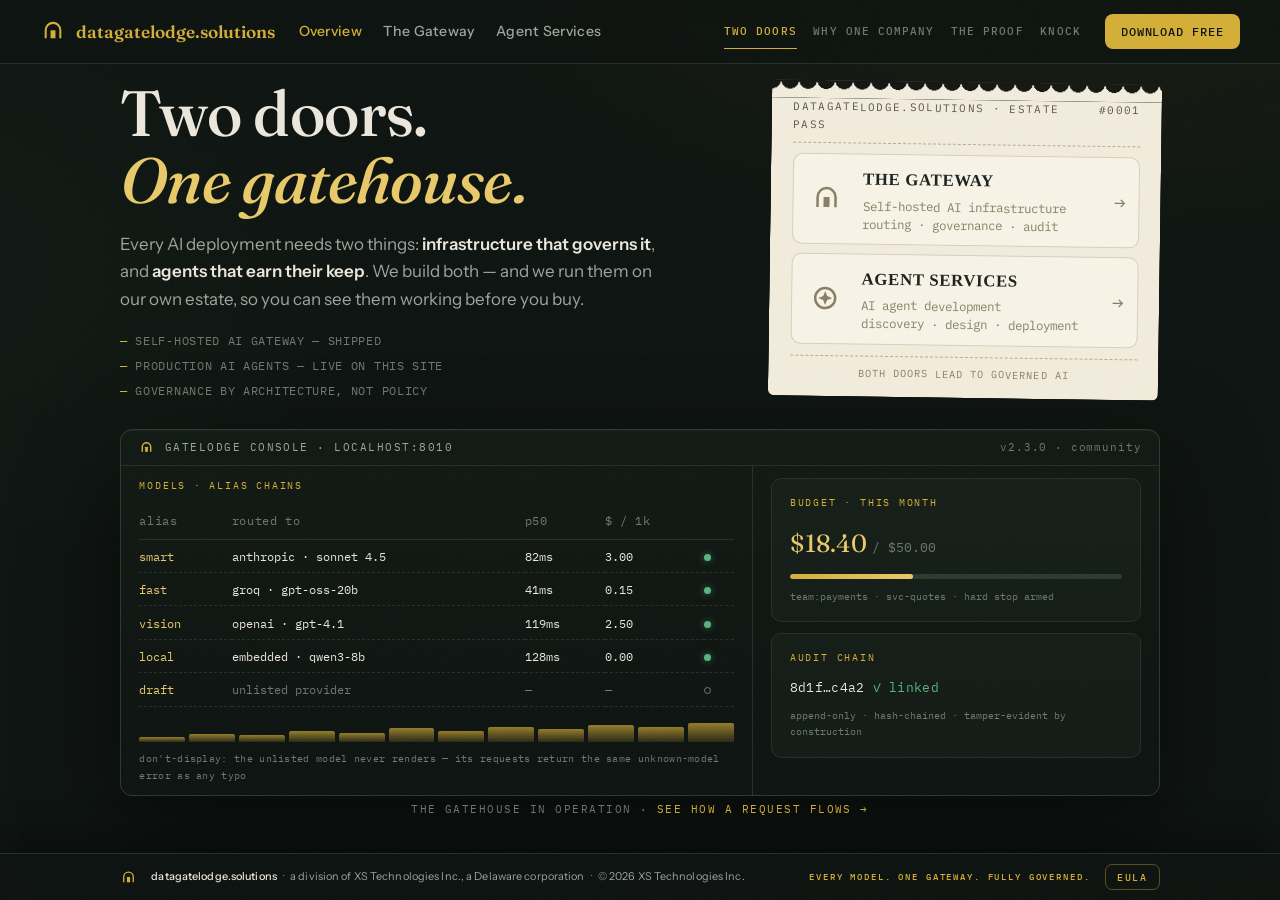
==== commit bc6621d2: "site: depth pass — Gatehouse Method flow map, How It Works page (request lifecycle + audit chain), F" ====
--- a/site/index.html
+++ b/site/index.html
@@ -20,7 +20,7 @@
 <link rel="preconnect" href="https://fonts.googleapis.com">
 <link rel="preconnect" href="https://fonts.gstatic.com" crossorigin>
 <link href="https://fonts.googleapis.com/css2?family=Fraunces:opsz,wght@9..144,400;9..144,500;9..144,600&family=Instrument+Sans:wght@400;500;600&family=IBM+Plex+Mono:wght@400;500&display=swap" rel="stylesheet">
-<link rel="stylesheet" href="styles.css?v=20261014b">
+<link rel="stylesheet" href="styles.css?v=20261014c">
 <script src="https://challenges.cloudflare.com/turnstile/v0/api.js" async defer></script>
 </head>
 <body>
@@ -140,7 +140,7 @@
         </aside>
       </div>
     </div>
-    <p class="console-caption mono">The gatehouse in operation — one console page, the whole AI estate</p>
+    <p class="console-caption mono">The gatehouse in operation · <a href="/gatelodge.html#how">see how a request flows →</a></p>
   </section>
 </section>
 
@@ -213,18 +213,18 @@
     <svg class="dock-mark" viewBox="0 0 64 64" aria-hidden="true"><path d="M14 50 V30 A18 18 0 0 1 50 30 V50" fill="none" stroke="currentColor" stroke-width="5"/><rect x="26" y="30" width="12" height="20" rx="1" fill="currentColor"/></svg>
     <p class="dock-legal"><strong>datagatelodge.solutions</strong><span class="sep">·</span>a division of XS Technologies Inc., a Delaware corporation<span class="sep">·</span>© 2026 XS Technologies Inc.</p>
     <p class="dock-line">Every model. One gateway. Fully governed.</p>
-    <button class="dock-eula" type="button" data-eula-open>EULA</button>
+    <button class="dock-eula" type="button" data-modal-open="eula-modal">EULA</button>
   </div>
 </footer>
 
-<dialog class="eula-modal" id="eula-modal" aria-labelledby="eula-title">
+<dialog class="eula-modal modal" id="eula-modal" aria-labelledby="eula-title">
   <div class="eula-frame">
     <div class="eula-head">
       <div>
         <p class="eula-kicker">XS Technologies Inc. · DataGateLodge division</p>
         <p class="eula-title" id="eula-title">Software End-User License Agreement</p>
       </div>
-      <button class="eula-close" type="button" id="eula-close" aria-label="Close agreement">✕</button>
+      <button class="eula-close" type="button" data-modal-close aria-label="Close agreement">✕</button>
     </div>
     <div class="eula-body" id="eula-body">
       <p class="mono">Loading the agreement…</p>
@@ -234,7 +234,7 @@
   </div>
 </dialog>
 
-<script src="site.js?v=20261014b"></script>
-<script src="chat.js?v=20261014b"></script>
+<script src="site.js?v=20261014c"></script>
+<script src="chat.js?v=20261014c"></script>
 </body>
 </html>
--- a/site/styles.css
+++ b/site/styles.css
@@ -132,7 +132,7 @@
 
 /* ── hero ─────────────────────────────────────────────────────────────── */
 
-.hero { position: relative; overflow: hidden; padding: 6.75rem 0 2.5rem; }
+.hero { position: relative; overflow: hidden; padding: 6.25rem 0 1.9rem; }
 
 .arch {
   position: absolute; inset: 0; pointer-events: none;
@@ -165,10 +165,10 @@
 }
 .hero h1 em { font-style: italic; color: var(--brass-bright); }
 
-.lede { font-size: 1.06rem; color: var(--muted); max-width: 34rem; margin-bottom: 1.5rem; }
+.lede { font-size: 1.06rem; color: var(--muted); max-width: 34rem; margin-bottom: 1.2rem; }
 .lede strong { color: var(--paper); font-weight: 600; }
 
-.hero-actions { display: flex; gap: 1rem; flex-wrap: wrap; margin-bottom: 1.6rem; }
+.hero-actions { display: flex; gap: 1rem; flex-wrap: wrap; margin-bottom: 1.3rem; }
 
 .btn {
   display: inline-block; text-decoration: none; border-radius: 10px;
@@ -416,7 +416,7 @@
 
 .edition .btn { margin-top: auto; }
 
-.edition-fine { padding: 1rem .2rem 0; font-size: .72rem; color: var(--faint); letter-spacing: .04em; }
+.edition-fine { padding: .7rem .2rem 0; font-size: .72rem; color: var(--faint); letter-spacing: .04em; }
 
 /* ── partners ─────────────────────────────────────────────────────────── */
 
@@ -585,6 +585,119 @@
 }
 .step-nav a:hover { color: var(--brass-bright); }
 
+/* ── method map (the Gatehouse Method flow strip) ─────────────────────── */
+/* full map on What We Build; you-are-here variant on each step page      */
+
+.method-map {
+  display: flex; align-items: stretch; gap: .45rem; width: 100%;
+}
+.page-pad { max-width: var(--w); margin: 0 auto;
+  padding: 0 clamp(1.2rem, 4vw, 2.5rem); }
+.mm-node {
+  flex: 1; min-width: 0;
+  display: flex; flex-direction: column; align-items: center; gap: .14rem;
+  text-decoration: none; text-align: center;
+  border: 1px solid var(--line); border-radius: 10px;
+  padding: .52rem .3rem .48rem;
+  background: rgba(26, 36, 29, .35);
+  transition: border-color .18s ease, background .18s ease, transform .18s ease;
+}
+a.mm-node:hover { border-color: var(--brass); transform: translateY(-2px); }
+.mm-no { font-family: var(--font-mono); font-size: .54rem; letter-spacing: .16em;
+  color: var(--faint); }
+.mm-name { font-family: var(--font-mono); font-size: .7rem; font-weight: 500;
+  letter-spacing: .12em; text-transform: uppercase; color: var(--paper); }
+.mm-desc { font-size: .64rem; color: var(--faint); line-height: 1.3; }
+.mm-node[aria-current="step"] {
+  border-color: var(--brass); background: var(--brass-dim);
+  box-shadow: inset 0 1px 0 rgba(212, 175, 55, .15);
+}
+.mm-node[aria-current="step"] .mm-no,
+.mm-node[aria-current="step"] .mm-name { color: var(--brass); }
+.mm-arrow { flex: none; align-self: center; width: 13px; height: 1px;
+  background: var(--line); position: relative; }
+.mm-arrow::after {
+  content: ""; position: absolute; right: -1px; top: -2.5px;
+  border-left: 5px solid var(--line);
+  border-top: 3px solid transparent; border-bottom: 3px solid transparent;
+}
+.mm-loop {
+  display: flex; align-items: center; gap: .7rem; width: 100%;
+  font-family: var(--font-mono); font-size: .55rem; letter-spacing: .14em;
+  text-transform: uppercase; color: var(--faint); white-space: nowrap;
+  overflow: hidden;
+}
+.mm-loop::before, .mm-loop::after {
+  content: ""; flex: 1; border-top: 1px dashed var(--line); min-width: 14px;
+}
+.mm-loop .mm-loop-mark { color: var(--brass); }
+.mm-wrap { display: flex; flex-direction: column; gap: .45rem; }
+@media (max-width: 760px) {
+  .mm-desc { display: none; }
+  .mm-node { padding: .5rem .12rem .45rem; }
+  .mm-arrow { width: 8px; }
+}
+
+/* ── flow diagram (How It Works — request lifecycle) ──────────────────── */
+
+.flow-diagram { width: 100%; max-width: 940px; height: auto; display: block;
+  margin: 0 auto; }
+.fd-box { fill: var(--surface); stroke: var(--line); }
+.fd-gate { fill: rgba(26, 36, 29, .65); stroke: var(--brass); stroke-width: 1.2; }
+.fd-chip { fill: var(--ink-2); stroke: var(--line-soft); }
+.fd-chip-brass { fill: var(--brass-dim); stroke: rgba(212, 175, 55, .4); }
+.fd-line { stroke: var(--line); stroke-width: 1.2; fill: none; }
+.fd-dash { stroke: var(--faint); stroke-width: 1; stroke-dasharray: 4 4; fill: none; }
+.fd-head { fill: var(--line); }
+.fd-label { fill: var(--paper); font-family: var(--font-mono);
+  font-size: 11px; letter-spacing: .05em; }
+.fd-small { fill: var(--muted); font-family: var(--font-mono);
+  font-size: 9.5px; letter-spacing: .03em; }
+.fd-brass { fill: var(--brass); font-family: var(--font-mono);
+  font-size: 9.5px; letter-spacing: .12em; }
+.fd-title { fill: var(--brass-bright); font-family: var(--font-mono);
+  font-size: 12px; letter-spacing: .22em; font-weight: 500; }
+
+/* ── run-it strip + backend chips (How It Works) ──────────────────────── */
+
+.backend-chips {
+  display: flex; flex-wrap: wrap; align-items: baseline; gap: .3rem 1.1rem;
+  font-family: var(--font-mono); font-size: .66rem; letter-spacing: .06em;
+  color: var(--muted);
+}
+.backend-chips .bc-head { color: var(--brass); letter-spacing: .14em;
+  text-transform: uppercase; font-size: .6rem; }
+.backend-chips span + span:not(.bc-head)::before { content: "·"; color: var(--faint);
+  padding-right: 1.1rem; }
+
+/* ── FAQ ──────────────────────────────────────────────────────────────── */
+
+.faq-item { border-bottom: 1px dashed var(--line-soft); padding: .46rem 0; }
+.faq-item:last-child { border-bottom: none; }
+.faq-q { font-family: var(--font-mono); font-size: .74rem; letter-spacing: .03em;
+  color: var(--brass-bright); margin-bottom: .26rem; }
+.faq-q::before { content: "◆ "; font-size: .58rem; color: var(--brass); }
+.faq-a { color: var(--muted); font-size: .87rem; line-height: 1.52; max-width: 46rem; }
+.faq-a a { color: var(--brass-bright); }
+
+/* ── edition comparison matrix (modal) ────────────────────────────────── */
+
+.matrix-table { width: 100%; border-collapse: collapse; font-size: .84rem; }
+.matrix-table th, .matrix-table td {
+  padding: .5rem .65rem; border-bottom: 1px solid var(--line-soft);
+  text-align: left; vertical-align: top;
+}
+.matrix-table thead th {
+  font-family: var(--font-mono); font-size: .66rem; letter-spacing: .14em;
+  text-transform: uppercase; color: var(--brass);
+}
+.matrix-table td:first-child { color: var(--paper); font-weight: 500; }
+.matrix-table .yes { color: var(--cleared); font-family: var(--font-mono);
+  font-size: .78rem; }
+.matrix-table .no { color: var(--faint); font-family: var(--font-mono);
+  font-size: .78rem; }
+.btn-sm { padding: .42rem .9rem; font-size: .8rem; }
+
 /* ── EULA modal (pop-up scrollable window) ────────────────────────────── */
 
 .eula-modal {
@@ -789,6 +902,8 @@
   font-size: .66rem; color: var(--faint);
   letter-spacing: .14em; text-transform: uppercase;
 }
+.console-caption a { color: var(--brass); text-decoration: none; }
+.console-caption a:hover { color: var(--brass-bright); }
 
 /* compact console — overview landing, where it sits under the estate
    pass and the whole page must fit one screen */
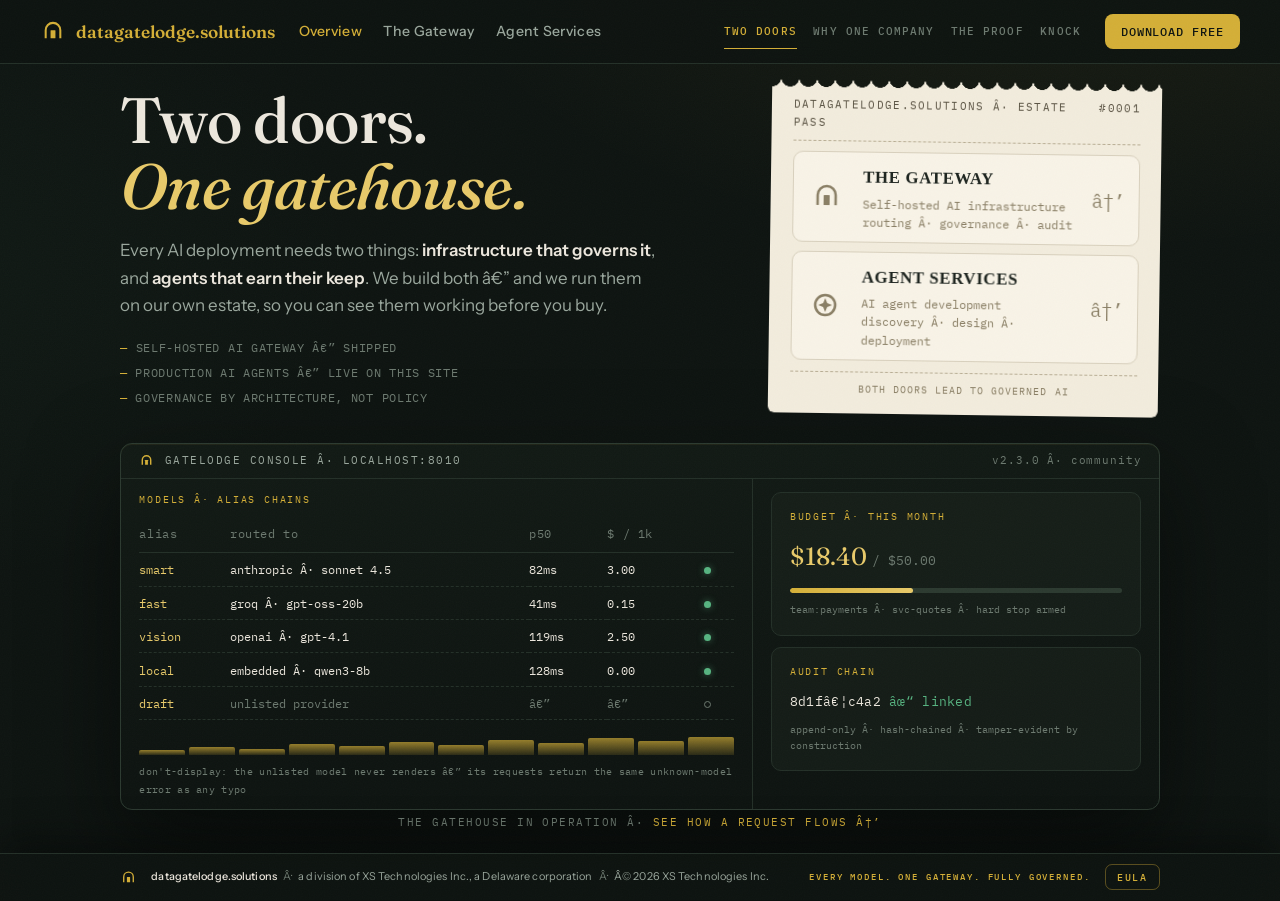
==== commit 81e6facd: "decision-capable chat agent + client provisioning live: triage detects ruling requests (decision fla" ====
--- a/site/index.html
+++ b/site/index.html
@@ -1,32 +1,32 @@
-<!DOCTYPE html>
+﻿<!DOCTYPE html>
 <html lang="en">
 <head>
 <meta charset="utf-8">
 <meta name="viewport" content="width=device-width, initial-scale=1">
-<meta name="description" content="DataGateLodge — AI infrastructure and agent development. One company, two capabilities: the gateway that governs your AI, and the team that builds agents on it.">
+<meta name="description" content="DataGateLodge â€” AI infrastructure and agent development. One company, two capabilities: the gateway that governs your AI, and the team that builds agents on it.">
 <meta name="theme-color" content="#0e1411">
 <meta property="og:type" content="website">
 <meta property="og:site_name" content="DataGateLodge">
-<meta property="og:title" content="DataGateLodge — Governed AI infrastructure and agent development">
+<meta property="og:title" content="DataGateLodge â€” Governed AI infrastructure and agent development">
 <meta property="og:description" content="The gateway that governs your AI, and the team that builds agents on it.">
 <meta property="og:url" content="https://datagatelodge.com/">
 <meta property="og:image" content="https://datagatelodge.com/og-image.png">
 <meta name="twitter:card" content="summary_large_image">
-<meta name="twitter:title" content="DataGateLodge — Governed AI infrastructure and agent development">
+<meta name="twitter:title" content="DataGateLodge â€” Governed AI infrastructure and agent development">
 <meta name="twitter:description" content="The gateway that governs your AI, and the team that builds agents on it.">
 <meta name="twitter:image" content="https://datagatelodge.com/og-image.png">
-<title>DataGateLodge — Governed AI, from the gate up</title>
+<title>DataGateLodge â€” Governed AI, from the gate up</title>
 <link rel="icon" href='data:image/svg+xml,<svg xmlns="http://www.w3.org/2000/svg" viewBox="0 0 64 64"><rect width="64" height="64" rx="14" fill="%230e1411"/><path d="M14 50 V30 A18 18 0 0 1 50 30 V50" fill="none" stroke="%23d4af37" stroke-width="4"/><rect x="26" y="30" width="12" height="20" rx="1" fill="%23d4af37"/></svg>'>
 <link rel="preconnect" href="https://fonts.googleapis.com">
 <link rel="preconnect" href="https://fonts.gstatic.com" crossorigin>
 <link href="https://fonts.googleapis.com/css2?family=Fraunces:opsz,wght@9..144,400;9..144,500;9..144,600&family=Instrument+Sans:wght@400;500;600&family=IBM+Plex+Mono:wght@400;500&display=swap" rel="stylesheet">
-<link rel="stylesheet" href="styles.css?v=20261014c">
+<link rel="stylesheet" href="styles.css?v=20261016">
 <script src="https://challenges.cloudflare.com/turnstile/v0/api.js" async defer></script>
 </head>
 <body>
 
 <nav class="nav" id="top">
-  <a class="brand" href="/" aria-label="datagatelodge.solutions — home">
+  <a class="brand" href="/" aria-label="datagatelodge.solutions â€” home">
     <svg class="brand-mark" viewBox="0 0 64 64" aria-hidden="true"><path d="M14 50 V30 A18 18 0 0 1 50 30 V50" fill="none" stroke="currentColor" stroke-width="5"/><rect x="26" y="30" width="12" height="20" rx="1" fill="currentColor"/></svg>
     <span>datagatelodge.solutions</span>
   </a>
@@ -35,7 +35,7 @@
     <a href="/gatelodge.html">The Gateway</a>
     <a href="/services.html">Agent Services</a>
   </div>
-  <div class="nav-pages" role="tablist" aria-label="Overview — pages">
+  <div class="nav-pages" role="tablist" aria-label="Overview â€” pages">
     <a href="#two-doors" role="tab" id="tab-two-doors" aria-controls="two-doors" aria-selected="true">Two Doors</a>
     <a href="#why" role="tab" id="tab-why" aria-controls="why" aria-selected="false">Why One Company</a>
     <a href="#proof" role="tab" id="tab-proof" aria-controls="proof" aria-selected="false">The Proof</a>
@@ -48,7 +48,7 @@
 
 <noscript><style>.tab-panel[hidden]{display:block}</style></noscript>
 
-<!-- ── Page 1 — Two Doors, One Gatehouse ─────────────────────────────── -->
+<!-- â”€â”€ Page 1 â€” Two Doors, One Gatehouse â”€â”€â”€â”€â”€â”€â”€â”€â”€â”€â”€â”€â”€â”€â”€â”€â”€â”€â”€â”€â”€â”€â”€â”€â”€â”€â”€â”€â”€â”€â”€ -->
 <section class="tab-panel" id="two-doors" role="tabpanel" aria-labelledby="tab-two-doors">
   <header class="hero hero-estate">
     <div class="arch" aria-hidden="true"></div>
@@ -56,17 +56,17 @@
       <div class="hero-copy">
         <h1>Two doors.<br><em>One gatehouse.</em></h1>
         <p class="lede">Every AI deployment needs two things: <strong>infrastructure that governs it</strong>, and
-          <strong>agents that earn their keep</strong>. We build both — and we run them
+          <strong>agents that earn their keep</strong>. We build both â€” and we run them
           on our own estate, so you can see them working before you buy.</p>
         <ul class="hero-facts mono">
-          <li>Self-hosted AI gateway — shipped</li>
-          <li>Production AI agents — live on this site</li>
+          <li>Self-hosted AI gateway â€” shipped</li>
+          <li>Production AI agents â€” live on this site</li>
           <li>Governance by architecture, not policy</li>
         </ul>
       </div>
       <aside class="estate-ticket" aria-label="DataGateLodge overview">
         <div class="ticket-head">
-          <span class="mono">DATAGATELODGE.SOLUTIONS · ESTATE PASS</span>
+          <span class="mono">DATAGATELODGE.SOLUTIONS Â· ESTATE PASS</span>
           <span class="mono">#0001</span>
         </div>
         <div class="estate-rows mono">
@@ -76,9 +76,9 @@
             </div>
             <div>
               <div class="estate-name">THE GATEWAY</div>
-              <div class="estate-desc">Self-hosted AI infrastructure<br>routing · governance · audit</div>
-            </div>
-            <div class="estate-arrow">→</div>
+              <div class="estate-desc">Self-hosted AI infrastructure<br>routing Â· governance Â· audit</div>
+            </div>
+            <div class="estate-arrow">â†’</div>
           </a>
           <a href="/services.html" class="estate-row">
             <div class="estate-icon">
@@ -86,9 +86,9 @@
             </div>
             <div>
               <div class="estate-name">AGENT SERVICES</div>
-              <div class="estate-desc">AI agent development<br>discovery · design · deployment</div>
-            </div>
-            <div class="estate-arrow">→</div>
+              <div class="estate-desc">AI agent development<br>discovery Â· design Â· deployment</div>
+            </div>
+            <div class="estate-arrow">â†’</div>
           </a>
         </div>
         <p class="ticket-foot mono">both doors lead to governed AI</p>
@@ -96,25 +96,25 @@
     </div>
   </header>
 
-  <!-- the gateway in operation — the product, live on this page -->
+  <!-- the gateway in operation â€” the product, live on this page -->
   <section class="console-band compact" aria-label="The Gatelodge console">
     <div class="console reveal">
       <div class="console-bar">
         <svg class="console-mark" viewBox="0 0 64 64" aria-hidden="true"><path d="M14 50 V30 A18 18 0 0 1 50 30 V50" fill="none" stroke="currentColor" stroke-width="6"/><rect x="26" y="30" width="12" height="20" rx="1" fill="currentColor"/></svg>
-        <span class="mono">gatelodge console · localhost:8010</span>
-        <span class="mono console-meta">v2.3.0 · community</span>
+        <span class="mono">gatelodge console Â· localhost:8010</span>
+        <span class="mono console-meta">v2.3.0 Â· community</span>
       </div>
       <div class="console-body">
         <div class="console-main">
-          <p class="console-label mono">models · alias chains</p>
+          <p class="console-label mono">models Â· alias chains</p>
           <table class="console-table mono">
             <thead><tr><th>alias</th><th>routed to</th><th>p50</th><th>$ / 1k</th><th></th></tr></thead>
             <tbody>
-              <tr><td>smart</td><td>anthropic · sonnet 4.5</td><td>82ms</td><td>3.00</td><td><span class="dot ok"></span></td></tr>
-              <tr><td>fast</td><td>groq · gpt-oss-20b</td><td>41ms</td><td>0.15</td><td><span class="dot ok"></span></td></tr>
-              <tr><td>vision</td><td>openai · gpt-4.1</td><td>119ms</td><td>2.50</td><td><span class="dot ok"></span></td></tr>
-              <tr><td>local</td><td>embedded · qwen3-8b</td><td>128ms</td><td>0.00</td><td><span class="dot ok"></span></td></tr>
-              <tr><td class="muted-alias">draft</td><td class="muted-alias">unlisted provider</td><td class="muted-alias">—</td><td class="muted-alias">—</td><td><span class="dot no"></span></td></tr>
+              <tr><td>smart</td><td>anthropic Â· sonnet 4.5</td><td>82ms</td><td>3.00</td><td><span class="dot ok"></span></td></tr>
+              <tr><td>fast</td><td>groq Â· gpt-oss-20b</td><td>41ms</td><td>0.15</td><td><span class="dot ok"></span></td></tr>
+              <tr><td>vision</td><td>openai Â· gpt-4.1</td><td>119ms</td><td>2.50</td><td><span class="dot ok"></span></td></tr>
+              <tr><td>local</td><td>embedded Â· qwen3-8b</td><td>128ms</td><td>0.00</td><td><span class="dot ok"></span></td></tr>
+              <tr><td class="muted-alias">draft</td><td class="muted-alias">unlisted provider</td><td class="muted-alias">â€”</td><td class="muted-alias">â€”</td><td><span class="dot no"></span></td></tr>
             </tbody>
           </table>
           <div class="console-spark" aria-hidden="true">
@@ -122,63 +122,63 @@
             <i style="--h:38%"></i><i style="--h:56%"></i><i style="--h:44%"></i><i style="--h:63%"></i>
             <i style="--h:52%"></i><i style="--h:71%"></i><i style="--h:60%"></i><i style="--h:78%"></i>
           </div>
-          <p class="console-foot mono">don't-display: the unlisted model never renders — its requests return the
+          <p class="console-foot mono">don't-display: the unlisted model never renders â€” its requests return the
             same unknown-model error as any typo</p>
         </div>
         <aside class="console-side">
           <div class="console-card">
-            <p class="console-label mono">budget · this month</p>
+            <p class="console-label mono">budget Â· this month</p>
             <p class="console-num">$18.40 <span>/ $50.00</span></p>
             <div class="console-meter"><i style="--w:37%"></i></div>
-            <p class="console-tiny mono">team:payments · svc-quotes · hard stop armed</p>
+            <p class="console-tiny mono">team:payments Â· svc-quotes Â· hard stop armed</p>
           </div>
           <div class="console-card">
             <p class="console-label mono">audit chain</p>
-            <p class="console-hash mono">8d1f…c4a2 <span class="ok">✓ linked</span></p>
-            <p class="console-tiny mono">append-only · hash-chained · tamper-evident by construction</p>
+            <p class="console-hash mono">8d1fâ€¦c4a2 <span class="ok">âœ“ linked</span></p>
+            <p class="console-tiny mono">append-only Â· hash-chained Â· tamper-evident by construction</p>
           </div>
         </aside>
       </div>
     </div>
-    <p class="console-caption mono">The gatehouse in operation · <a href="/gatelodge.html#how">see how a request flows →</a></p>
+    <p class="console-caption mono">The gatehouse in operation Â· <a href="/gatelodge.html#how">see how a request flows â†’</a></p>
   </section>
 </section>
 
-<!-- ── Page 2 — Why one company ────────────────────────────────────────── -->
+<!-- â”€â”€ Page 2 â€” Why one company â”€â”€â”€â”€â”€â”€â”€â”€â”€â”€â”€â”€â”€â”€â”€â”€â”€â”€â”€â”€â”€â”€â”€â”€â”€â”€â”€â”€â”€â”€â”€â”€â”€â”€â”€â”€â”€â”€â”€â”€â”€â”€ -->
 <section class="section tab-panel" id="why" role="tabpanel" aria-labelledby="tab-why" hidden>
-  <p class="section-label mono">◆ Why one company</p>
+  <p class="section-label mono">â—† Why one company</p>
   <h2>Infrastructure without agents is a gate<br><em>that nobody walks through.</em></h2>
   <p class="section-lede">Agents without governance are a door
-    that opens for anyone. You need both — and they need to be built
+    that opens for anyone. You need both â€” and they need to be built
     by people who understand the whole estate.</p>
 
   <div class="grid2">
     <article class="pillar reveal">
-      <p class="pillar-tag mono">The Gateway — Gatelodge</p>
+      <p class="pillar-tag mono">The Gateway â€” Gatelodge</p>
       <h3>The product</h3>
       <p>A single self-hosted binary that sits in front of every LLM your
         teams use. One OpenAI-compatible endpoint, with keys, budgets,
         and a tamper-evident audit trail your security team already demands.
         Cloud or on-prem, behind your perimeter.</p>
-      <p class="mono note" style="margin-top:.8rem"><a href="/gatelodge.html">enter the gateway →</a></p>
+      <p class="mono note" style="margin-top:.8rem"><a href="/gatelodge.html">enter the gateway â†’</a></p>
     </article>
     <article class="pillar reveal">
       <p class="pillar-tag mono">Agent Services</p>
       <h3>The practice</h3>
-      <p>We build custom AI agents on that same infrastructure — because
+      <p>We build custom AI agents on that same infrastructure â€” because
         we use it ourselves. The helpdesk agent answering questions on this
         site right now is our proof: built on our product, running through
         our gateway, with live budgets and a full audit chain.</p>
-      <p class="mono note" style="margin-top:.8rem"><a href="/services.html">see how we work →</a></p>
+      <p class="mono note" style="margin-top:.8rem"><a href="/services.html">see how we work â†’</a></p>
     </article>
   </div>
 </section>
 
-<!-- ── Page 3 — The proof ──────────────────────────────────────────────── -->
+<!-- â”€â”€ Page 3 â€” The proof â”€â”€â”€â”€â”€â”€â”€â”€â”€â”€â”€â”€â”€â”€â”€â”€â”€â”€â”€â”€â”€â”€â”€â”€â”€â”€â”€â”€â”€â”€â”€â”€â”€â”€â”€â”€â”€â”€â”€â”€â”€â”€â”€â”€â”€â”€â”€â”€ -->
 <section class="section section-alt tab-panel" id="proof" role="tabpanel" aria-labelledby="tab-proof" hidden>
-  <p class="section-label mono">◆ The proof is on this page</p>
+  <p class="section-label mono">â—† The proof is on this page</p>
   <h2>Don't take our word for it.<br><em>Ask the agent.</em></h2>
-  <p class="section-lede">The Gatekeeper — our production AI helpdesk agent — is live on this
+  <p class="section-lede">The Gatekeeper â€” our production AI helpdesk agent â€” is live on this
     site right now. Every question you ask it routes through Gatelodge:
     model routing, budget caps, and a hash-linked audit trail. Click the
     brass button at the bottom-right and see for yourself.</p>
@@ -190,9 +190,9 @@
   </div>
 </section>
 
-<!-- ── Page 4 — Knock ──────────────────────────────────────────────────── -->
+<!-- â”€â”€ Page 4 â€” Knock â”€â”€â”€â”€â”€â”€â”€â”€â”€â”€â”€â”€â”€â”€â”€â”€â”€â”€â”€â”€â”€â”€â”€â”€â”€â”€â”€â”€â”€â”€â”€â”€â”€â”€â”€â”€â”€â”€â”€â”€â”€â”€â”€â”€â”€â”€â”€â”€â”€â”€â”€â”€ -->
 <section class="section tab-panel" id="contact" role="tabpanel" aria-labelledby="tab-contact" hidden>
-  <p class="section-label mono">◆ Knock</p>
+  <p class="section-label mono">â—† Knock</p>
   <h2>The gate opens.</h2>
   <div class="contact-row">
     <a class="contact-card" href="mailto:support@datagatelodge.com">
@@ -201,7 +201,7 @@
     </a>
     <div class="contact-card">
       <p class="contact-tag mono">Chat</p>
-      <p class="contact-val">Click the brass button ↘</p>
+      <p class="contact-val">Click the brass button â†˜</p>
     </div>
   </div>
 </section>
@@ -211,7 +211,7 @@
 <footer class="dock" role="contentinfo">
   <div class="dock-inner">
     <svg class="dock-mark" viewBox="0 0 64 64" aria-hidden="true"><path d="M14 50 V30 A18 18 0 0 1 50 30 V50" fill="none" stroke="currentColor" stroke-width="5"/><rect x="26" y="30" width="12" height="20" rx="1" fill="currentColor"/></svg>
-    <p class="dock-legal"><strong>datagatelodge.solutions</strong><span class="sep">·</span>a division of XS Technologies Inc., a Delaware corporation<span class="sep">·</span>© 2026 XS Technologies Inc.</p>
+    <p class="dock-legal"><strong>datagatelodge.solutions</strong><span class="sep">Â·</span>a division of XS Technologies Inc., a Delaware corporation<span class="sep">Â·</span>Â© 2026 XS Technologies Inc.</p>
     <p class="dock-line">Every model. One gateway. Fully governed.</p>
     <button class="dock-eula" type="button" data-modal-open="eula-modal">EULA</button>
   </div>
@@ -221,20 +221,21 @@
   <div class="eula-frame">
     <div class="eula-head">
       <div>
-        <p class="eula-kicker">XS Technologies Inc. · DataGateLodge division</p>
+        <p class="eula-kicker">XS Technologies Inc. Â· DataGateLodge division</p>
         <p class="eula-title" id="eula-title">Software End-User License Agreement</p>
       </div>
-      <button class="eula-close" type="button" data-modal-close aria-label="Close agreement">✕</button>
+      <button class="eula-close" type="button" data-modal-close aria-label="Close agreement">âœ•</button>
     </div>
     <div class="eula-body" id="eula-body">
-      <p class="mono">Loading the agreement…</p>
-    </div>
-    <div class="eula-foot mono">Gatelodge · machine-code distribution ·
+      <p class="mono">Loading the agreementâ€¦</p>
+    </div>
+    <div class="eula-foot mono">Gatelodge Â· machine-code distribution Â·
       <a href="/eula.html">open as a page</a></div>
   </div>
 </dialog>
 
-<script src="site.js?v=20261014c"></script>
-<script src="chat.js?v=20261014c"></script>
+<script src="site.js?v=20261016"></script>
+<script src="chat.js?v=20261016"></script>
 </body>
 </html>
+
--- a/site/styles.css
+++ b/site/styles.css
@@ -1085,6 +1085,13 @@
   border: 1px solid var(--line-soft); color: var(--paper);
   border-bottom-left-radius: 3px;
 }
+.gk-src { margin-top: .5rem; padding-top: .42rem;
+  border-top: 1px dashed var(--line-soft);
+  font-family: var(--font-mono); font-size: .56rem; letter-spacing: .08em;
+  text-transform: uppercase; color: var(--faint); line-height: 1.6; }
+.gk-src a { color: var(--brass); text-decoration: none; }
+.gk-src a:hover { color: var(--brass-bright); text-decoration: underline; }
+.gk-dec { color: var(--brass); }
 .gk-turnstile { align-self: stretch; }
 
 .gk-input-row {
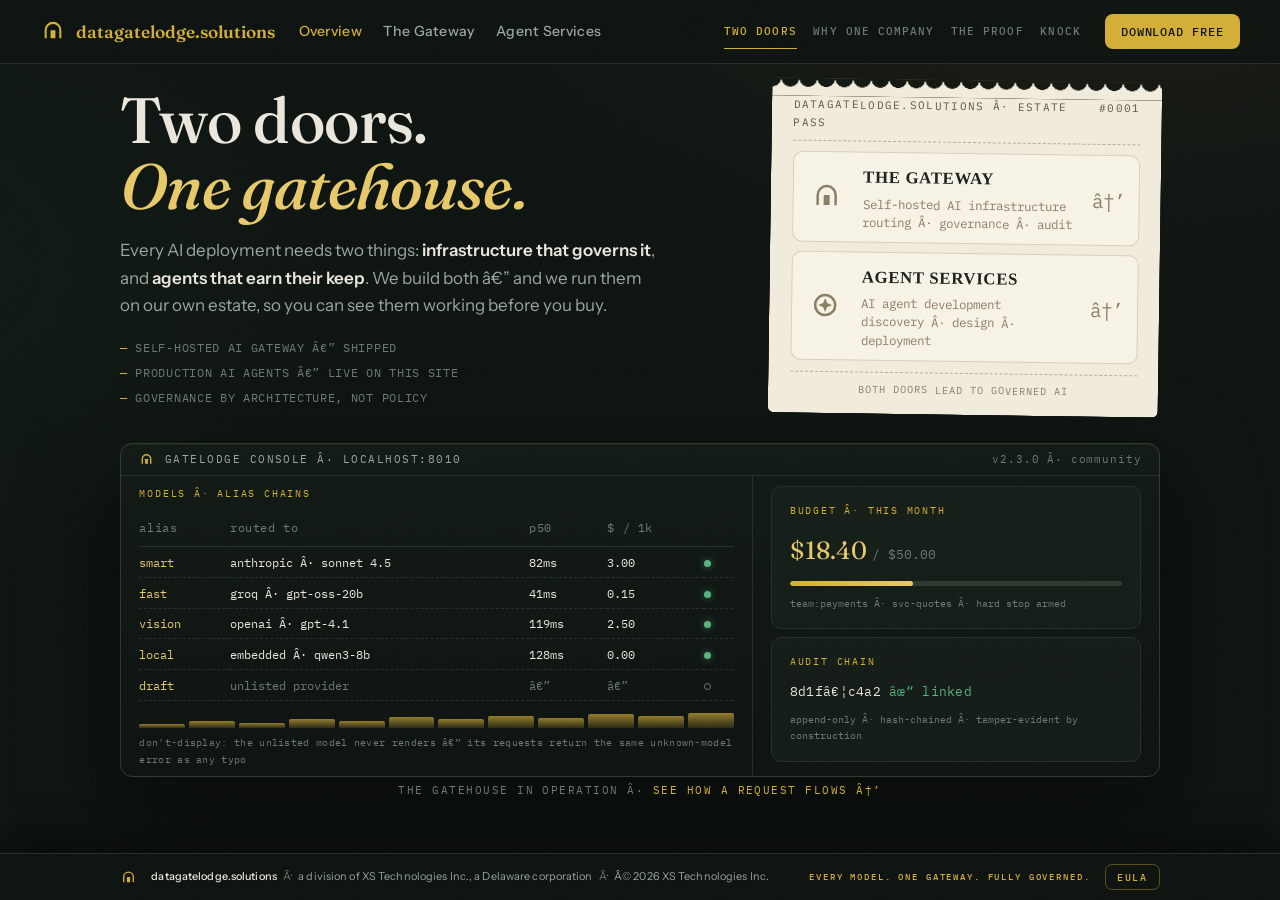
==== commit 5ea86dac: "site: proof before promises — new The Product page with real production screenshots (decision run vi" ====
--- a/site/index.html
+++ b/site/index.html
@@ -20,7 +20,7 @@
 <link rel="preconnect" href="https://fonts.googleapis.com">
 <link rel="preconnect" href="https://fonts.gstatic.com" crossorigin>
 <link href="https://fonts.googleapis.com/css2?family=Fraunces:opsz,wght@9..144,400;9..144,500;9..144,600&family=Instrument+Sans:wght@400;500;600&family=IBM+Plex+Mono:wght@400;500&display=swap" rel="stylesheet">
-<link rel="stylesheet" href="styles.css?v=20261016">
+<link rel="stylesheet" href="styles.css?v=20261017">
 <script src="https://challenges.cloudflare.com/turnstile/v0/api.js" async defer></script>
 </head>
 <body>
@@ -234,8 +234,9 @@
   </div>
 </dialog>
 
-<script src="site.js?v=20261016"></script>
-<script src="chat.js?v=20261016"></script>
+<script src="site.js?v=20261017"></script>
+<script src="chat.js?v=20261017"></script>
 </body>
 </html>
 
+
--- a/site/styles.css
+++ b/site/styles.css
@@ -266,7 +266,7 @@
 }
 .section h2 em { font-style: italic; color: var(--brass-bright); }
 
-.section-lede { color: var(--muted); font-size: 1rem; max-width: 42rem; margin-bottom: 1.3rem; }
+.section-lede { color: var(--muted); font-size: 1rem; max-width: 42rem; margin-bottom: .9rem; }
 
 /* ── ledger (the problem) ─────────────────────────────────────────────── */
 
@@ -294,15 +294,79 @@
 /* ── pillars (capabilities) ───────────────────────────────────────────── */
 
 .pillars {
-  display: grid; grid-template-columns: repeat(3, 1fr); gap: 1rem;
+  display: grid; grid-template-columns: repeat(3, 1fr); gap: .85rem;
   padding-bottom: .4rem;
 }
 @media (max-width: 980px) { .pillars { grid-template-columns: repeat(2, 1fr); } }
 @media (max-width: 640px) { .pillars { grid-template-columns: 1fr; } }
 
+/* personas — one line per stakeholder */
+.persona-row {
+  display: grid; grid-template-columns: repeat(4, 1fr); gap: .8rem;
+  margin: 0 0 .8rem;
+}
+@media (max-width: 980px) { .persona-row { grid-template-columns: repeat(2, 1fr); } }
+@media (max-width: 640px) { .persona-row { grid-template-columns: 1fr; } }
+.persona {
+  background: var(--surface); border: 1px solid var(--line-soft);
+  border-left: 2px solid var(--brass); border-radius: 8px;
+  padding: .5rem .7rem; font-size: .76rem; line-height: 1.45;
+  color: var(--paper);
+}
+.persona-for {
+  color: var(--brass); font-size: .58rem; letter-spacing: .16em;
+  text-transform: uppercase; margin-right: .45rem;
+}
+
+/* product screenshots */
+.shot-grid {
+  display: grid; grid-template-columns: repeat(3, 1fr); gap: 1.1rem;
+  margin-bottom: 1.5rem;
+}
+@media (max-width: 980px) { .shot-grid { grid-template-columns: 1fr; } }
+.shot {
+  margin: 0; background: var(--surface);
+  border: 1px solid var(--line-soft); border-radius: 12px;
+  overflow: hidden; display: flex; flex-direction: column;
+}
+.shot img {
+  display: block; width: 100%; height: auto;
+  border-bottom: 1px solid var(--line-soft);
+}
+.shot figcaption {
+  font-size: .76rem; line-height: 1.5; color: var(--muted);
+  padding: .7rem .85rem;
+}
+.shot figcaption strong { color: var(--paper); }
+
+/* product band — audit verification + agents teaser */
+.product-band {
+  display: grid; grid-template-columns: 1fr 1fr; gap: 1.1rem;
+}
+@media (max-width: 980px) { .product-band { grid-template-columns: 1fr; } }
+.product-note {
+  background: var(--surface); border: 1px solid var(--line-soft);
+  border-left: 3px solid var(--brass); border-radius: 10px;
+  padding: .95rem 1.05rem;
+}
+.product-note p { font-size: .84rem; line-height: 1.6; margin: 0; }
+.product-note .note-tag {
+  color: var(--brass); font-size: .6rem; letter-spacing: .16em;
+  text-transform: uppercase; margin-bottom: .5rem;
+}
+.product-note a { color: var(--brass); }
+
+/* download alternate CTAs */
+.download-alt {
+  display: flex; gap: 1.1rem; justify-content: center;
+  margin-top: 1rem; font-size: .68rem; letter-spacing: .06em;
+}
+.download-alt a { color: var(--brass); text-decoration: none; }
+.download-alt a:hover { text-decoration: underline; }
+
 .pillar {
   background: var(--surface); border: 1px solid var(--line-soft);
-  border-radius: var(--r); padding: 1.15rem 1.25rem 1.25rem;
+  border-radius: var(--r); padding: .85rem 1.05rem .95rem;
   transition: transform .22s ease, border-color .22s ease, box-shadow .22s ease;
 }
 .pillar:hover {
@@ -311,7 +375,7 @@
 }
 .pillar-tag {
   font-size: .68rem; letter-spacing: .18em; text-transform: uppercase;
-  color: var(--brass); margin-bottom: .7rem;
+  color: var(--brass); margin-bottom: .5rem;
 }
 .pillar h3 { font-family: var(--font-display); font-weight: 500; font-size: 1.22rem; margin-bottom: .5rem; }
 .pillar p { color: var(--muted); font-size: .85rem; }
@@ -908,11 +972,11 @@
 /* compact console — overview landing, where it sits under the estate
    pass and the whole page must fit one screen */
 .console-band.compact { padding-top: clamp(.25rem, 1.5vw, .75rem); }
-.console-band.compact .console-bar { padding: .55rem 1.1rem; }
-.console-band.compact .console-main { padding: .8rem 1.15rem .65rem; }
-.console-band.compact .console-side { padding: .8rem 1.15rem; gap: .7rem; }
-.console-band.compact .console-table td { padding: .38rem .6rem .38rem 0; }
-.console-band.compact .console-spark { height: 24px; margin: .7rem 0 .5rem; }
+.console-band.compact .console-bar { padding: .45rem 1.1rem; }
+.console-band.compact .console-main { padding: .6rem 1.15rem .45rem; }
+.console-band.compact .console-side { padding: .6rem 1.15rem; gap: .5rem; }
+.console-band.compact .console-table td { padding: .3rem .6rem .3rem 0; }
+.console-band.compact .console-spark { height: 20px; margin: .45rem 0 .35rem; }
 .console-band.compact .console-caption { margin-top: .3rem; }
 
 /* ── finish: grain, focus rings, ambient depth ─────────────────────────── */
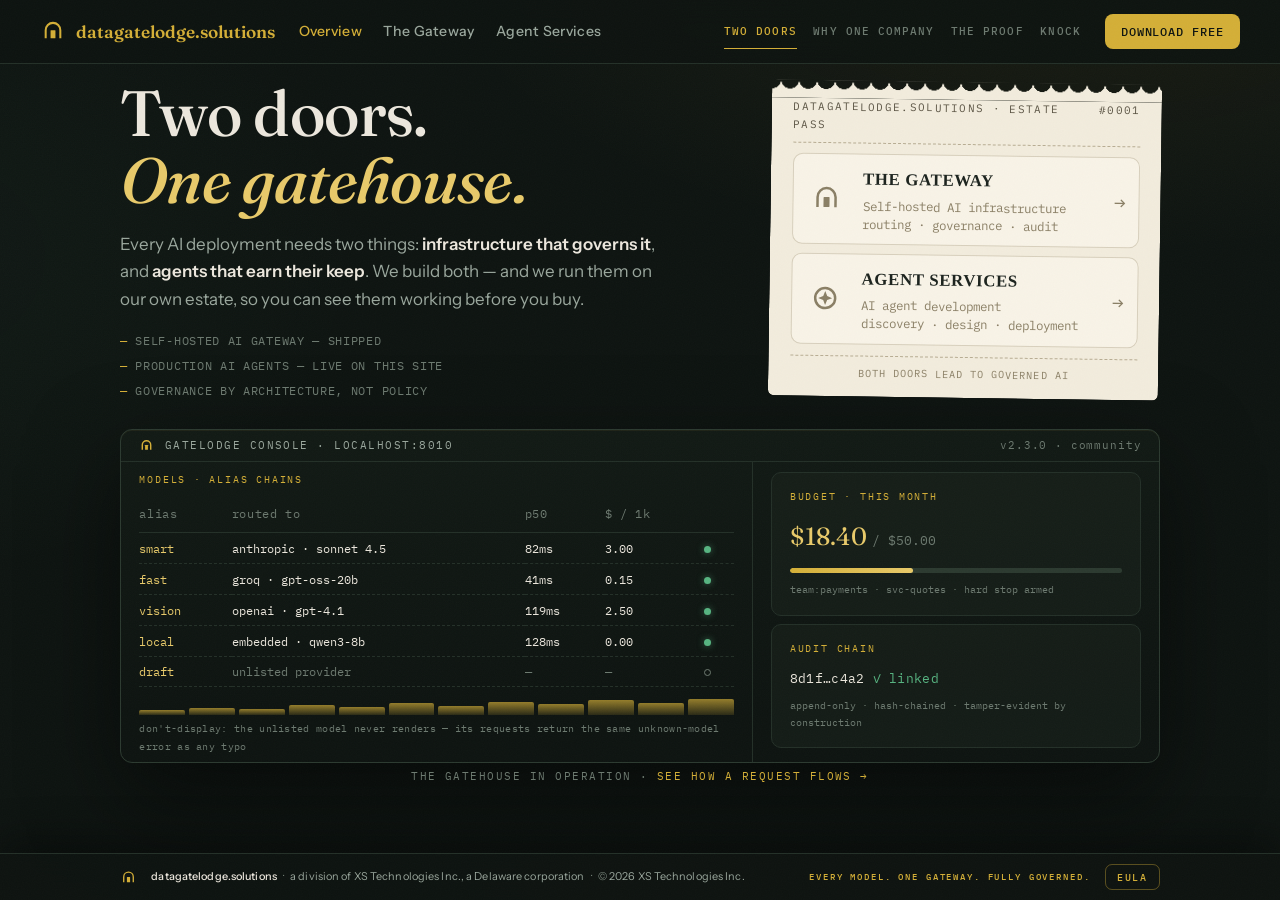
==== commit b1df35b6: "site: fix mojibake across all pages — the HTML files had cp1252-misdecoded UTF-8 since launch (em-da" ====
--- a/site/index.html
+++ b/site/index.html
@@ -3,19 +3,19 @@
 <head>
 <meta charset="utf-8">
 <meta name="viewport" content="width=device-width, initial-scale=1">
-<meta name="description" content="DataGateLodge â€” AI infrastructure and agent development. One company, two capabilities: the gateway that governs your AI, and the team that builds agents on it.">
+<meta name="description" content="DataGateLodge — AI infrastructure and agent development. One company, two capabilities: the gateway that governs your AI, and the team that builds agents on it.">
 <meta name="theme-color" content="#0e1411">
 <meta property="og:type" content="website">
 <meta property="og:site_name" content="DataGateLodge">
-<meta property="og:title" content="DataGateLodge â€” Governed AI infrastructure and agent development">
+<meta property="og:title" content="DataGateLodge — Governed AI infrastructure and agent development">
 <meta property="og:description" content="The gateway that governs your AI, and the team that builds agents on it.">
 <meta property="og:url" content="https://datagatelodge.com/">
 <meta property="og:image" content="https://datagatelodge.com/og-image.png">
 <meta name="twitter:card" content="summary_large_image">
-<meta name="twitter:title" content="DataGateLodge â€” Governed AI infrastructure and agent development">
+<meta name="twitter:title" content="DataGateLodge — Governed AI infrastructure and agent development">
 <meta name="twitter:description" content="The gateway that governs your AI, and the team that builds agents on it.">
 <meta name="twitter:image" content="https://datagatelodge.com/og-image.png">
-<title>DataGateLodge â€” Governed AI, from the gate up</title>
+<title>DataGateLodge — Governed AI, from the gate up</title>
 <link rel="icon" href='data:image/svg+xml,<svg xmlns="http://www.w3.org/2000/svg" viewBox="0 0 64 64"><rect width="64" height="64" rx="14" fill="%230e1411"/><path d="M14 50 V30 A18 18 0 0 1 50 30 V50" fill="none" stroke="%23d4af37" stroke-width="4"/><rect x="26" y="30" width="12" height="20" rx="1" fill="%23d4af37"/></svg>'>
 <link rel="preconnect" href="https://fonts.googleapis.com">
 <link rel="preconnect" href="https://fonts.gstatic.com" crossorigin>
@@ -26,7 +26,7 @@
 <body>
 
 <nav class="nav" id="top">
-  <a class="brand" href="/" aria-label="datagatelodge.solutions â€” home">
+  <a class="brand" href="/" aria-label="datagatelodge.solutions — home">
     <svg class="brand-mark" viewBox="0 0 64 64" aria-hidden="true"><path d="M14 50 V30 A18 18 0 0 1 50 30 V50" fill="none" stroke="currentColor" stroke-width="5"/><rect x="26" y="30" width="12" height="20" rx="1" fill="currentColor"/></svg>
     <span>datagatelodge.solutions</span>
   </a>
@@ -35,7 +35,7 @@
     <a href="/gatelodge.html">The Gateway</a>
     <a href="/services.html">Agent Services</a>
   </div>
-  <div class="nav-pages" role="tablist" aria-label="Overview â€” pages">
+  <div class="nav-pages" role="tablist" aria-label="Overview — pages">
     <a href="#two-doors" role="tab" id="tab-two-doors" aria-controls="two-doors" aria-selected="true">Two Doors</a>
     <a href="#why" role="tab" id="tab-why" aria-controls="why" aria-selected="false">Why One Company</a>
     <a href="#proof" role="tab" id="tab-proof" aria-controls="proof" aria-selected="false">The Proof</a>
@@ -48,7 +48,7 @@
 
 <noscript><style>.tab-panel[hidden]{display:block}</style></noscript>
 
-<!-- â”€â”€ Page 1 â€” Two Doors, One Gatehouse â”€â”€â”€â”€â”€â”€â”€â”€â”€â”€â”€â”€â”€â”€â”€â”€â”€â”€â”€â”€â”€â”€â”€â”€â”€â”€â”€â”€â”€â”€â”€ -->
+<!-- ── Page 1 — Two Doors, One Gatehouse ─────────────────────────────── -->
 <section class="tab-panel" id="two-doors" role="tabpanel" aria-labelledby="tab-two-doors">
   <header class="hero hero-estate">
     <div class="arch" aria-hidden="true"></div>
@@ -56,17 +56,17 @@
       <div class="hero-copy">
         <h1>Two doors.<br><em>One gatehouse.</em></h1>
         <p class="lede">Every AI deployment needs two things: <strong>infrastructure that governs it</strong>, and
-          <strong>agents that earn their keep</strong>. We build both â€” and we run them
+          <strong>agents that earn their keep</strong>. We build both — and we run them
           on our own estate, so you can see them working before you buy.</p>
         <ul class="hero-facts mono">
-          <li>Self-hosted AI gateway â€” shipped</li>
-          <li>Production AI agents â€” live on this site</li>
+          <li>Self-hosted AI gateway — shipped</li>
+          <li>Production AI agents — live on this site</li>
           <li>Governance by architecture, not policy</li>
         </ul>
       </div>
       <aside class="estate-ticket" aria-label="DataGateLodge overview">
         <div class="ticket-head">
-          <span class="mono">DATAGATELODGE.SOLUTIONS Â· ESTATE PASS</span>
+          <span class="mono">DATAGATELODGE.SOLUTIONS · ESTATE PASS</span>
           <span class="mono">#0001</span>
         </div>
         <div class="estate-rows mono">
@@ -76,9 +76,9 @@
             </div>
             <div>
               <div class="estate-name">THE GATEWAY</div>
-              <div class="estate-desc">Self-hosted AI infrastructure<br>routing Â· governance Â· audit</div>
-            </div>
-            <div class="estate-arrow">â†’</div>
+              <div class="estate-desc">Self-hosted AI infrastructure<br>routing · governance · audit</div>
+            </div>
+            <div class="estate-arrow">→</div>
           </a>
           <a href="/services.html" class="estate-row">
             <div class="estate-icon">
@@ -86,9 +86,9 @@
             </div>
             <div>
               <div class="estate-name">AGENT SERVICES</div>
-              <div class="estate-desc">AI agent development<br>discovery Â· design Â· deployment</div>
-            </div>
-            <div class="estate-arrow">â†’</div>
+              <div class="estate-desc">AI agent development<br>discovery · design · deployment</div>
+            </div>
+            <div class="estate-arrow">→</div>
           </a>
         </div>
         <p class="ticket-foot mono">both doors lead to governed AI</p>
@@ -96,25 +96,25 @@
     </div>
   </header>
 
-  <!-- the gateway in operation â€” the product, live on this page -->
+  <!-- the gateway in operation — the product, live on this page -->
   <section class="console-band compact" aria-label="The Gatelodge console">
     <div class="console reveal">
       <div class="console-bar">
         <svg class="console-mark" viewBox="0 0 64 64" aria-hidden="true"><path d="M14 50 V30 A18 18 0 0 1 50 30 V50" fill="none" stroke="currentColor" stroke-width="6"/><rect x="26" y="30" width="12" height="20" rx="1" fill="currentColor"/></svg>
-        <span class="mono">gatelodge console Â· localhost:8010</span>
-        <span class="mono console-meta">v2.3.0 Â· community</span>
+        <span class="mono">gatelodge console · localhost:8010</span>
+        <span class="mono console-meta">v2.3.0 · community</span>
       </div>
       <div class="console-body">
         <div class="console-main">
-          <p class="console-label mono">models Â· alias chains</p>
+          <p class="console-label mono">models · alias chains</p>
           <table class="console-table mono">
             <thead><tr><th>alias</th><th>routed to</th><th>p50</th><th>$ / 1k</th><th></th></tr></thead>
             <tbody>
-              <tr><td>smart</td><td>anthropic Â· sonnet 4.5</td><td>82ms</td><td>3.00</td><td><span class="dot ok"></span></td></tr>
-              <tr><td>fast</td><td>groq Â· gpt-oss-20b</td><td>41ms</td><td>0.15</td><td><span class="dot ok"></span></td></tr>
-              <tr><td>vision</td><td>openai Â· gpt-4.1</td><td>119ms</td><td>2.50</td><td><span class="dot ok"></span></td></tr>
-              <tr><td>local</td><td>embedded Â· qwen3-8b</td><td>128ms</td><td>0.00</td><td><span class="dot ok"></span></td></tr>
-              <tr><td class="muted-alias">draft</td><td class="muted-alias">unlisted provider</td><td class="muted-alias">â€”</td><td class="muted-alias">â€”</td><td><span class="dot no"></span></td></tr>
+              <tr><td>smart</td><td>anthropic · sonnet 4.5</td><td>82ms</td><td>3.00</td><td><span class="dot ok"></span></td></tr>
+              <tr><td>fast</td><td>groq · gpt-oss-20b</td><td>41ms</td><td>0.15</td><td><span class="dot ok"></span></td></tr>
+              <tr><td>vision</td><td>openai · gpt-4.1</td><td>119ms</td><td>2.50</td><td><span class="dot ok"></span></td></tr>
+              <tr><td>local</td><td>embedded · qwen3-8b</td><td>128ms</td><td>0.00</td><td><span class="dot ok"></span></td></tr>
+              <tr><td class="muted-alias">draft</td><td class="muted-alias">unlisted provider</td><td class="muted-alias">—</td><td class="muted-alias">—</td><td><span class="dot no"></span></td></tr>
             </tbody>
           </table>
           <div class="console-spark" aria-hidden="true">
@@ -122,63 +122,63 @@
             <i style="--h:38%"></i><i style="--h:56%"></i><i style="--h:44%"></i><i style="--h:63%"></i>
             <i style="--h:52%"></i><i style="--h:71%"></i><i style="--h:60%"></i><i style="--h:78%"></i>
           </div>
-          <p class="console-foot mono">don't-display: the unlisted model never renders â€” its requests return the
+          <p class="console-foot mono">don't-display: the unlisted model never renders — its requests return the
             same unknown-model error as any typo</p>
         </div>
         <aside class="console-side">
           <div class="console-card">
-            <p class="console-label mono">budget Â· this month</p>
+            <p class="console-label mono">budget · this month</p>
             <p class="console-num">$18.40 <span>/ $50.00</span></p>
             <div class="console-meter"><i style="--w:37%"></i></div>
-            <p class="console-tiny mono">team:payments Â· svc-quotes Â· hard stop armed</p>
+            <p class="console-tiny mono">team:payments · svc-quotes · hard stop armed</p>
           </div>
           <div class="console-card">
             <p class="console-label mono">audit chain</p>
-            <p class="console-hash mono">8d1fâ€¦c4a2 <span class="ok">âœ“ linked</span></p>
-            <p class="console-tiny mono">append-only Â· hash-chained Â· tamper-evident by construction</p>
+            <p class="console-hash mono">8d1f…c4a2 <span class="ok">✓ linked</span></p>
+            <p class="console-tiny mono">append-only · hash-chained · tamper-evident by construction</p>
           </div>
         </aside>
       </div>
     </div>
-    <p class="console-caption mono">The gatehouse in operation Â· <a href="/gatelodge.html#how">see how a request flows â†’</a></p>
+    <p class="console-caption mono">The gatehouse in operation · <a href="/gatelodge.html#how">see how a request flows →</a></p>
   </section>
 </section>
 
-<!-- â”€â”€ Page 2 â€” Why one company â”€â”€â”€â”€â”€â”€â”€â”€â”€â”€â”€â”€â”€â”€â”€â”€â”€â”€â”€â”€â”€â”€â”€â”€â”€â”€â”€â”€â”€â”€â”€â”€â”€â”€â”€â”€â”€â”€â”€â”€â”€â”€ -->
+<!-- ── Page 2 — Why one company ────────────────────────────────────────── -->
 <section class="section tab-panel" id="why" role="tabpanel" aria-labelledby="tab-why" hidden>
-  <p class="section-label mono">â—† Why one company</p>
+  <p class="section-label mono">◆ Why one company</p>
   <h2>Infrastructure without agents is a gate<br><em>that nobody walks through.</em></h2>
   <p class="section-lede">Agents without governance are a door
-    that opens for anyone. You need both â€” and they need to be built
+    that opens for anyone. You need both — and they need to be built
     by people who understand the whole estate.</p>
 
   <div class="grid2">
     <article class="pillar reveal">
-      <p class="pillar-tag mono">The Gateway â€” Gatelodge</p>
+      <p class="pillar-tag mono">The Gateway — Gatelodge</p>
       <h3>The product</h3>
       <p>A single self-hosted binary that sits in front of every LLM your
         teams use. One OpenAI-compatible endpoint, with keys, budgets,
         and a tamper-evident audit trail your security team already demands.
         Cloud or on-prem, behind your perimeter.</p>
-      <p class="mono note" style="margin-top:.8rem"><a href="/gatelodge.html">enter the gateway â†’</a></p>
+      <p class="mono note" style="margin-top:.8rem"><a href="/gatelodge.html">enter the gateway →</a></p>
     </article>
     <article class="pillar reveal">
       <p class="pillar-tag mono">Agent Services</p>
       <h3>The practice</h3>
-      <p>We build custom AI agents on that same infrastructure â€” because
+      <p>We build custom AI agents on that same infrastructure — because
         we use it ourselves. The helpdesk agent answering questions on this
         site right now is our proof: built on our product, running through
         our gateway, with live budgets and a full audit chain.</p>
-      <p class="mono note" style="margin-top:.8rem"><a href="/services.html">see how we work â†’</a></p>
+      <p class="mono note" style="margin-top:.8rem"><a href="/services.html">see how we work →</a></p>
     </article>
   </div>
 </section>
 
-<!-- â”€â”€ Page 3 â€” The proof â”€â”€â”€â”€â”€â”€â”€â”€â”€â”€â”€â”€â”€â”€â”€â”€â”€â”€â”€â”€â”€â”€â”€â”€â”€â”€â”€â”€â”€â”€â”€â”€â”€â”€â”€â”€â”€â”€â”€â”€â”€â”€â”€â”€â”€â”€â”€â”€ -->
+<!-- ── Page 3 — The proof ──────────────────────────────────────────────── -->
 <section class="section section-alt tab-panel" id="proof" role="tabpanel" aria-labelledby="tab-proof" hidden>
-  <p class="section-label mono">â—† The proof is on this page</p>
+  <p class="section-label mono">◆ The proof is on this page</p>
   <h2>Don't take our word for it.<br><em>Ask the agent.</em></h2>
-  <p class="section-lede">The Gatekeeper â€” our production AI helpdesk agent â€” is live on this
+  <p class="section-lede">The Gatekeeper — our production AI helpdesk agent — is live on this
     site right now. Every question you ask it routes through Gatelodge:
     model routing, budget caps, and a hash-linked audit trail. Click the
     brass button at the bottom-right and see for yourself.</p>
@@ -190,9 +190,9 @@
   </div>
 </section>
 
-<!-- â”€â”€ Page 4 â€” Knock â”€â”€â”€â”€â”€â”€â”€â”€â”€â”€â”€â”€â”€â”€â”€â”€â”€â”€â”€â”€â”€â”€â”€â”€â”€â”€â”€â”€â”€â”€â”€â”€â”€â”€â”€â”€â”€â”€â”€â”€â”€â”€â”€â”€â”€â”€â”€â”€â”€â”€â”€â”€ -->
+<!-- ── Page 4 — Knock ──────────────────────────────────────────────────── -->
 <section class="section tab-panel" id="contact" role="tabpanel" aria-labelledby="tab-contact" hidden>
-  <p class="section-label mono">â—† Knock</p>
+  <p class="section-label mono">◆ Knock</p>
   <h2>The gate opens.</h2>
   <div class="contact-row">
     <a class="contact-card" href="mailto:support@datagatelodge.com">
@@ -201,7 +201,7 @@
     </a>
     <div class="contact-card">
       <p class="contact-tag mono">Chat</p>
-      <p class="contact-val">Click the brass button â†˜</p>
+      <p class="contact-val">Click the brass button ↘</p>
     </div>
   </div>
 </section>
@@ -211,7 +211,7 @@
 <footer class="dock" role="contentinfo">
   <div class="dock-inner">
     <svg class="dock-mark" viewBox="0 0 64 64" aria-hidden="true"><path d="M14 50 V30 A18 18 0 0 1 50 30 V50" fill="none" stroke="currentColor" stroke-width="5"/><rect x="26" y="30" width="12" height="20" rx="1" fill="currentColor"/></svg>
-    <p class="dock-legal"><strong>datagatelodge.solutions</strong><span class="sep">Â·</span>a division of XS Technologies Inc., a Delaware corporation<span class="sep">Â·</span>Â© 2026 XS Technologies Inc.</p>
+    <p class="dock-legal"><strong>datagatelodge.solutions</strong><span class="sep">·</span>a division of XS Technologies Inc., a Delaware corporation<span class="sep">·</span>© 2026 XS Technologies Inc.</p>
     <p class="dock-line">Every model. One gateway. Fully governed.</p>
     <button class="dock-eula" type="button" data-modal-open="eula-modal">EULA</button>
   </div>
@@ -221,15 +221,15 @@
   <div class="eula-frame">
     <div class="eula-head">
       <div>
-        <p class="eula-kicker">XS Technologies Inc. Â· DataGateLodge division</p>
+        <p class="eula-kicker">XS Technologies Inc. · DataGateLodge division</p>
         <p class="eula-title" id="eula-title">Software End-User License Agreement</p>
       </div>
-      <button class="eula-close" type="button" data-modal-close aria-label="Close agreement">âœ•</button>
+      <button class="eula-close" type="button" data-modal-close aria-label="Close agreement">✕</button>
     </div>
     <div class="eula-body" id="eula-body">
-      <p class="mono">Loading the agreementâ€¦</p>
-    </div>
-    <div class="eula-foot mono">Gatelodge Â· machine-code distribution Â·
+      <p class="mono">Loading the agreement…</p>
+    </div>
+    <div class="eula-foot mono">Gatelodge · machine-code distribution ·
       <a href="/eula.html">open as a page</a></div>
   </div>
 </dialog>
